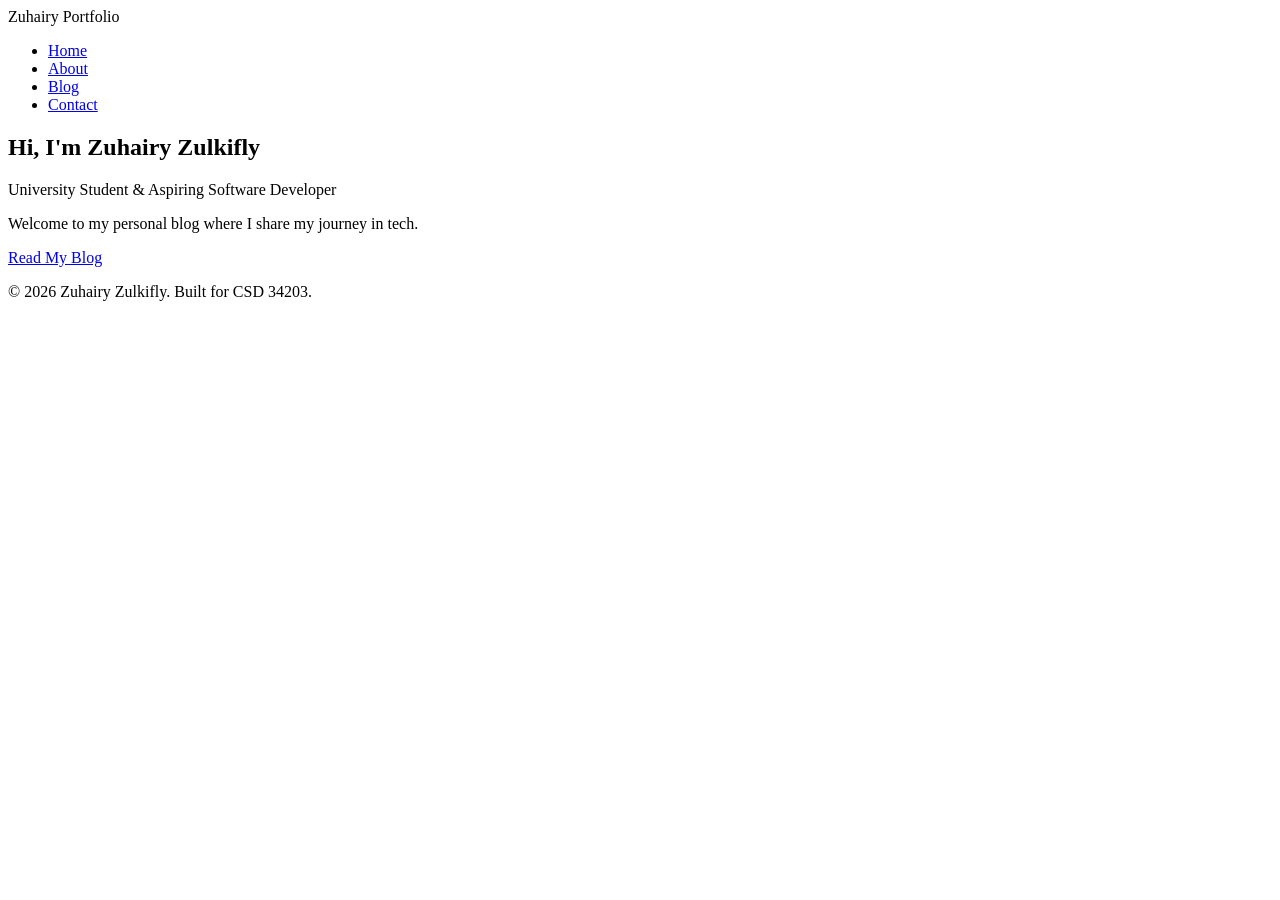
==== index.html @ e19c4071 "Feature: Setup navigation and basic layout for all pages" ====
<!DOCTYPE html>
<html lang="en">
<head>
    <meta charset="UTF-8">
    <meta name="viewport" content="width=device-width, initial-scale=1.0">
    <title>Zuhairy Zulkifly | Portfolio</title>
    <link rel="stylesheet" href="style.css">
</head>
<body>
    <header>
        <nav>
            <div class="logo">Zuhairy Portfolio</div>
            <ul>
                <li><a href="index.html" class="active">Home</a></li>
                <li><a href="about.html">About</a></li>
                <li><a href="blog.html">Blog</a></li>
                <li><a href="contact.html">Contact</a></li>
            </ul>
        </nav>
    </header>

    <section class="hero">
        <div class="hero-content">
            <h1>Hi, I'm Zuhairy Zulkifly</h1>
            <p>University Student & Aspiring Software Developer</p>
            <p>Welcome to my personal blog where I share my journey in tech.</p>
            <a href="blog.html" class="btn">Read My Blog</a>
        </div>
    </section>

    <footer>
        <p>&copy; 2026 Zuhairy Zulkifly. Built for CSD 34203.</p>
    </footer>
</body>
</html>
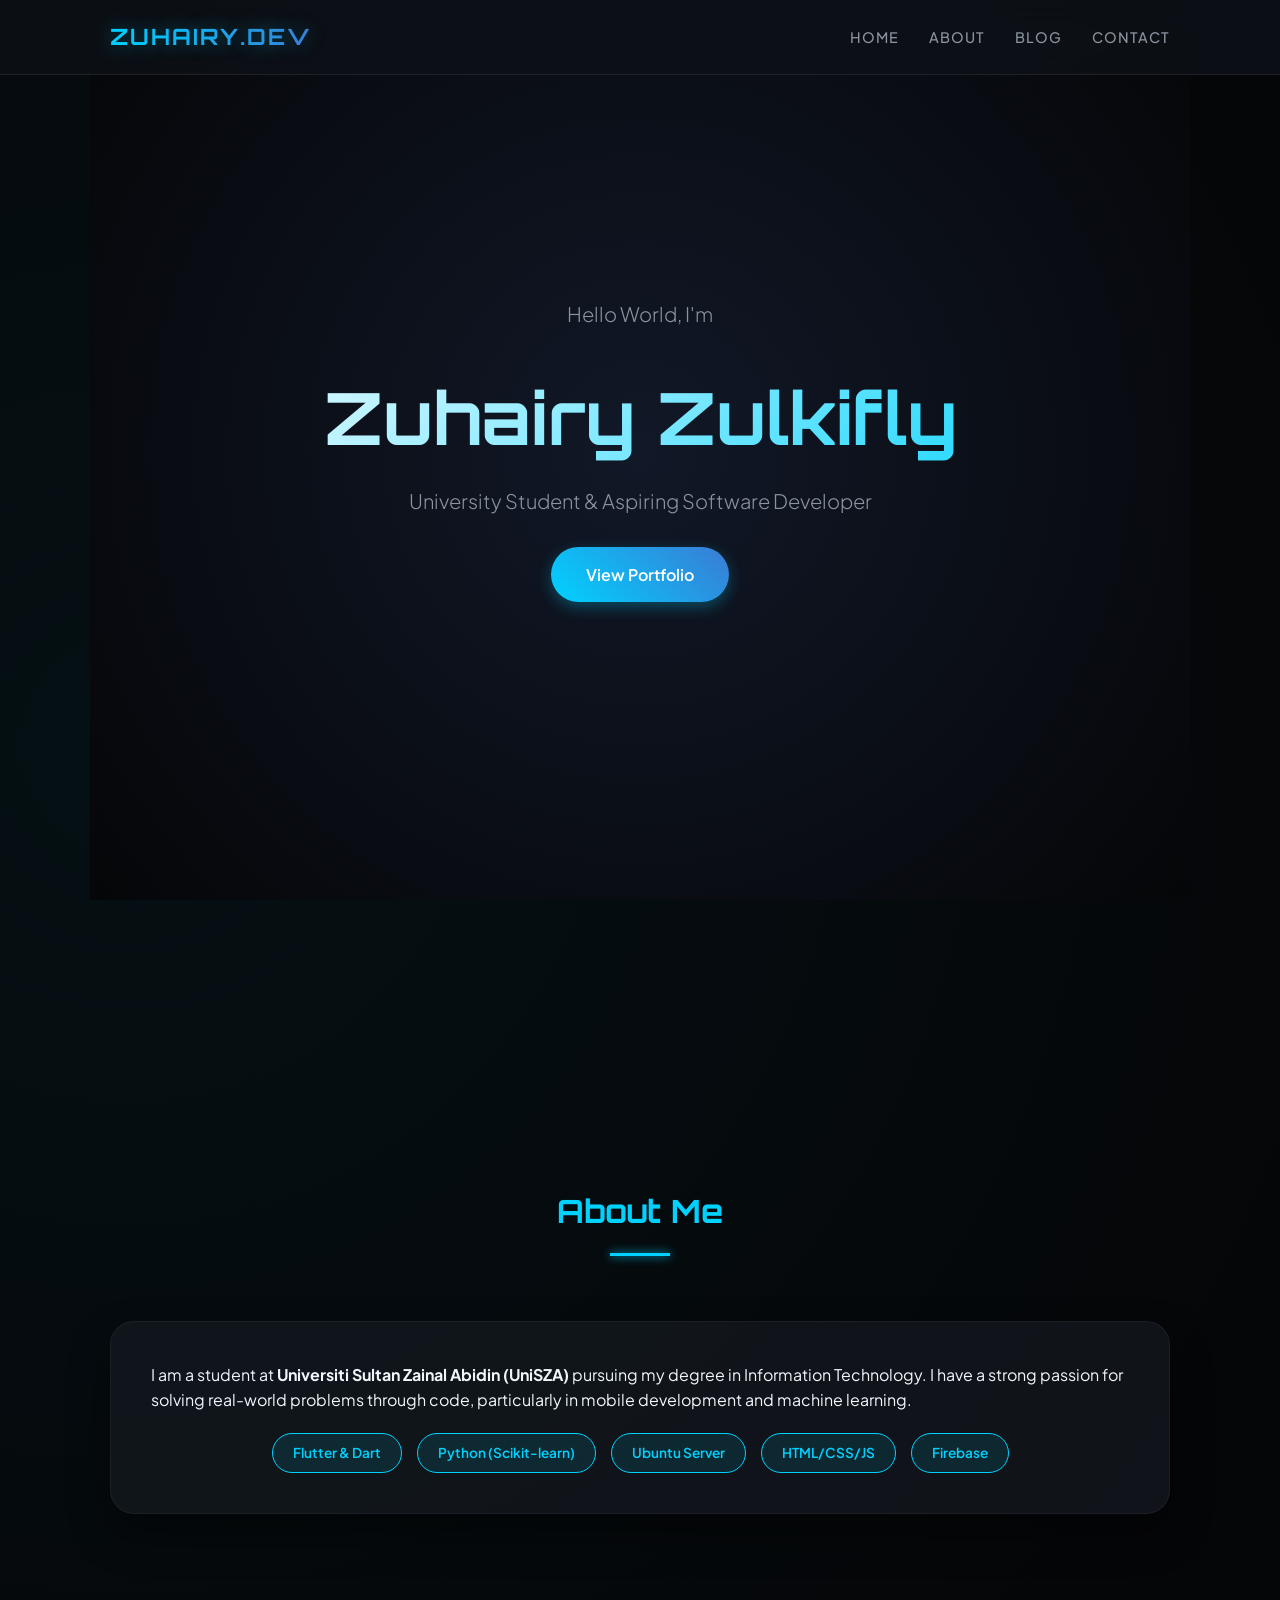
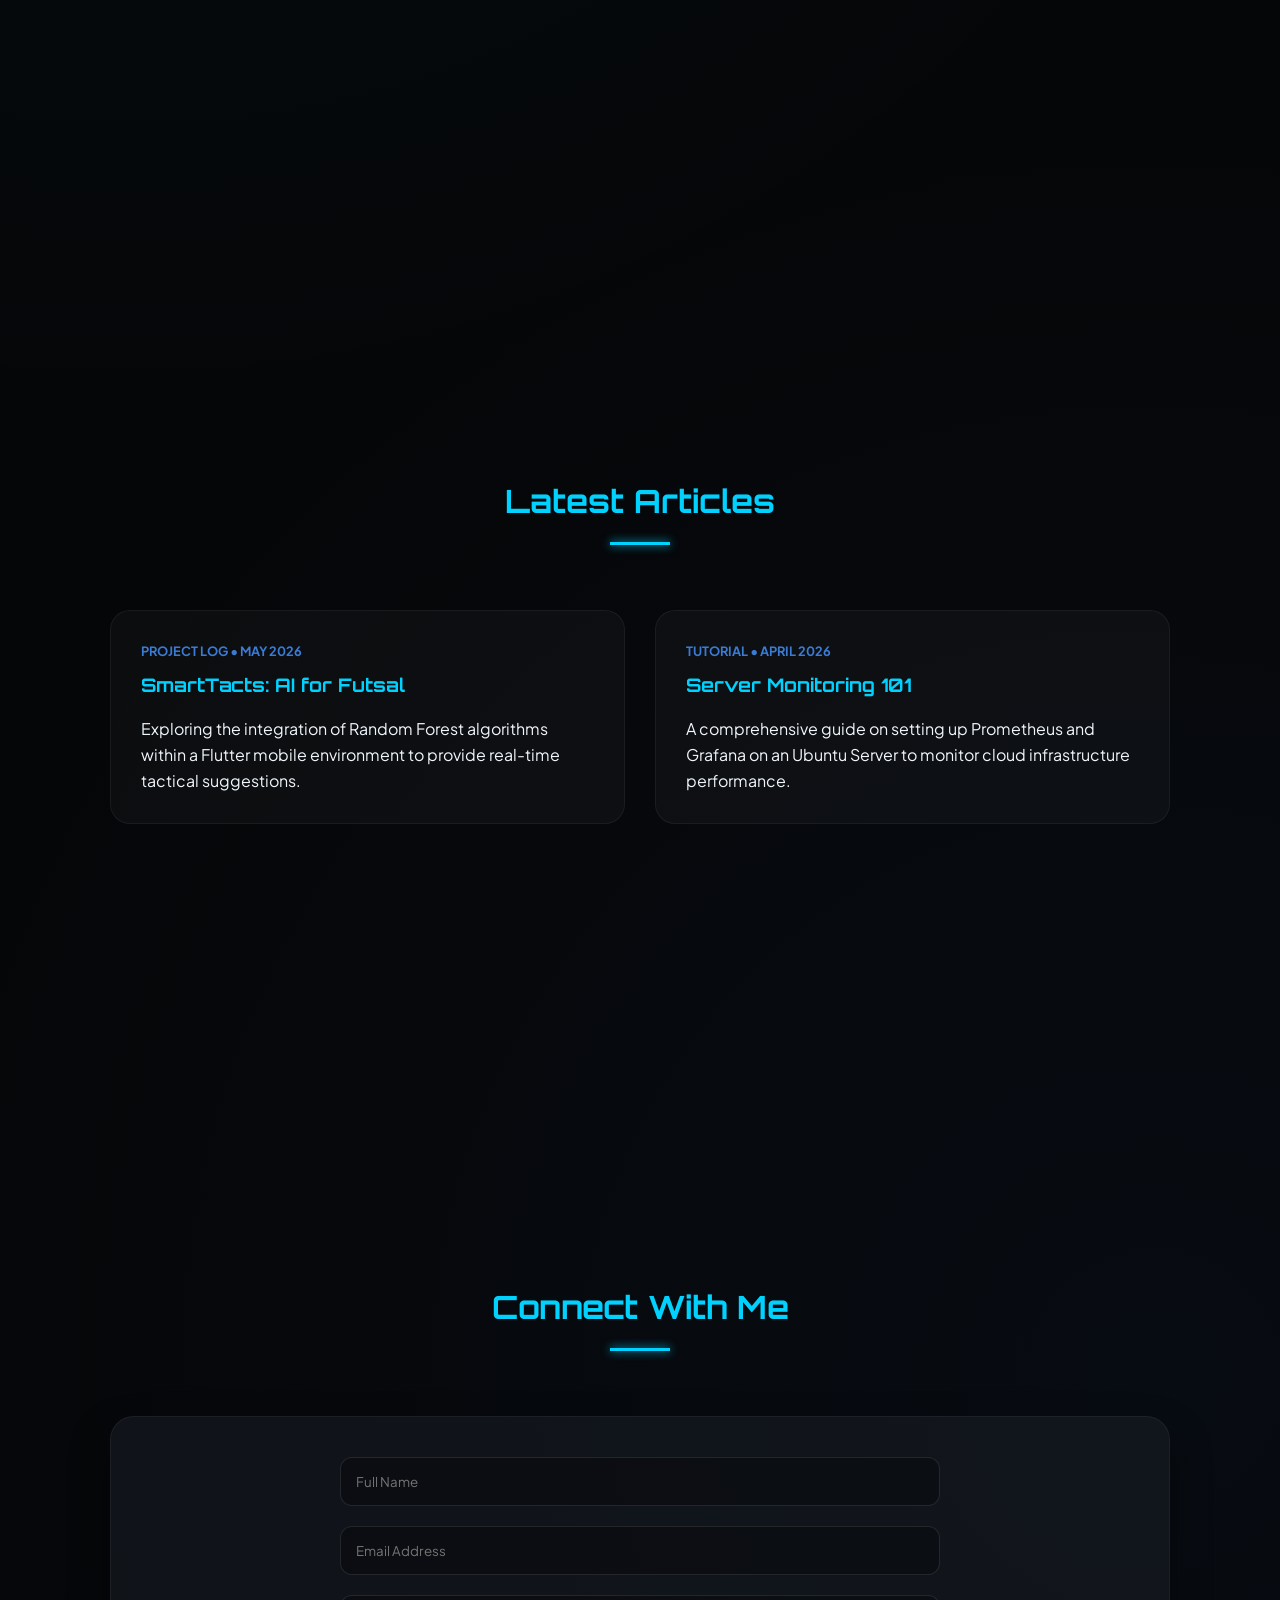
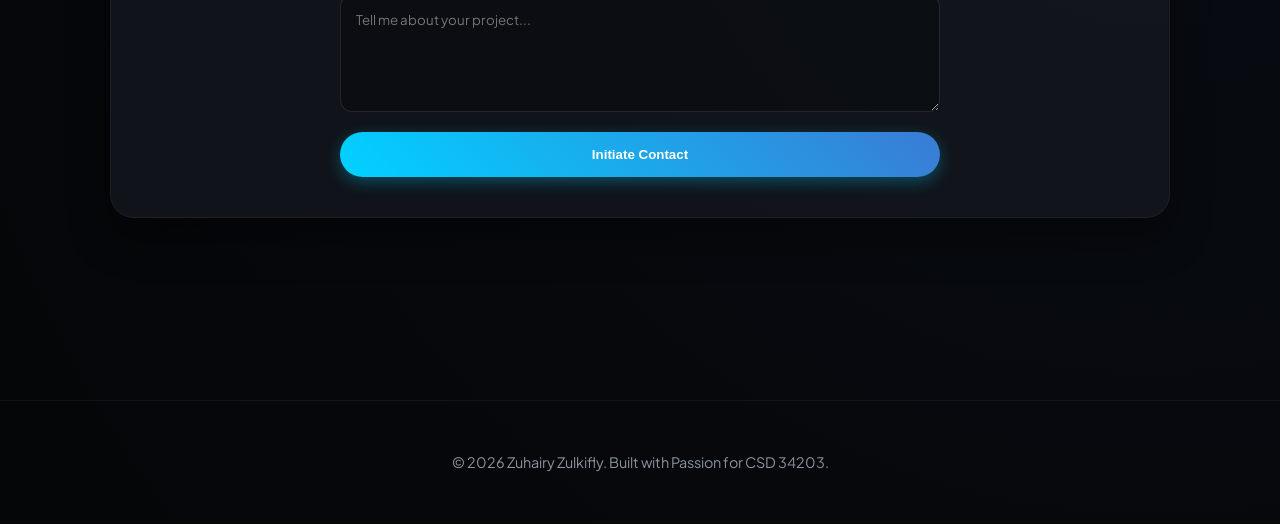
==== commit d686d997: "Cleanup: Removed redundant HTML files after migrating to Single Page layout" ====
--- a/index.html
+++ b/index.html
@@ -9,27 +9,76 @@
 <body>
     <header>
         <nav>
-            <div class="logo">Zuhairy Portfolio</div>
+            <div class="logo">ZUHAIRY.DEV</div>
             <ul>
-                <li><a href="index.html" class="active">Home</a></li>
-                <li><a href="about.html">About</a></li>
-                <li><a href="blog.html">Blog</a></li>
-                <li><a href="contact.html">Contact</a></li>
+                <li><a href="#home">Home</a></li>
+                <li><a href="#about">About</a></li>
+                <li><a href="#blog">Blog</a></li>
+                <li><a href="#contact">Contact</a></li>
             </ul>
         </nav>
     </header>
 
-    <section class="hero">
-        <div class="hero-content">
-            <h1>Hi, I'm Zuhairy Zulkifly</h1>
-            <p>University Student & Aspiring Software Developer</p>
-            <p>Welcome to my personal blog where I share my journey in tech.</p>
-            <a href="blog.html" class="btn">Read My Blog</a>
-        </div>
-    </section>
+    <main>
+        <!-- HOME SECTION -->
+        <section id="home" class="hero">
+            <div class="hero-content">
+                <p>Hello World, I'm</p>
+                <h1>Zuhairy Zulkifly</h1>
+                <p>University Student & Aspiring Software Developer</p>
+                <a href="#about" class="btn">View Portfolio</a>
+            </div>
+        </section>
+
+        <!-- ABOUT SECTION -->
+        <section id="about">
+            <h2 class="section-title">About Me</h2>
+            <div class="glass-card">
+                <p>I am a student at <strong>Universiti Sultan Zainal Abidin (UniSZA)</strong> pursuing my degree in Information Technology. I have a strong passion for solving real-world problems through code, particularly in mobile development and machine learning.</p>
+                
+                <div class="skills-container">
+                    <span class="skill-badge">Flutter & Dart</span>
+                    <span class="skill-badge">Python (Scikit-learn)</span>
+                    <span class="skill-badge">Ubuntu Server</span>
+                    <span class="skill-badge">HTML/CSS/JS</span>
+                    <span class="skill-badge">Firebase</span>
+                </div>
+            </div>
+        </section>
+
+        <!-- BLOG SECTION -->
+        <section id="blog">
+            <h2 class="section-title">Latest Articles</h2>
+            <div class="blog-grid">
+                <div class="blog-card">
+                    <span class="meta">PROJECT LOG • MAY 2026</span>
+                    <h3>SmartTacts: AI for Futsal</h3>
+                    <p>Exploring the integration of Random Forest algorithms within a Flutter mobile environment to provide real-time tactical suggestions.</p>
+                </div>
+                <div class="blog-card">
+                    <span class="meta">TUTORIAL • APRIL 2026</span>
+                    <h3>Server Monitoring 101</h3>
+                    <p>A comprehensive guide on setting up Prometheus and Grafana on an Ubuntu Server to monitor cloud infrastructure performance.</p>
+                </div>
+            </div>
+        </section>
+
+        <!-- CONTACT SECTION -->
+        <section id="contact">
+            <h2 class="section-title">Connect With Me</h2>
+            <div class="glass-card">
+                <form class="contact-form">
+                    <input type="text" placeholder="Full Name" required>
+                    <input type="email" placeholder="Email Address" required>
+                    <textarea placeholder="Tell me about your project..." rows="5" required></textarea>
+                    <button type="button" class="btn" style="border:none; cursor:pointer; width:100%;">Initiate Contact</button>
+                </form>
+            </div>
+        </section>
+    </main>
 
     <footer>
-        <p>&copy; 2026 Zuhairy Zulkifly. Built for CSD 34203.</p>
+        <p>&copy; 2026 Zuhairy Zulkifly. Built with Passion for CSD 34203.</p>
     </footer>
 </body>
 </html>
--- a/style.css
+++ b/style.css
@@ -0,0 +1,254 @@
+@import url('https://fonts.googleapis.com/css2?family=Orbitron:wght@400;700&family=Plus+Jakarta+Sans:wght@300;400;600&display=swap');
+
+:root {
+    --primary: #00d2ff;
+    --secondary: #3a7bd5;
+    --bg-dark: #050608;
+    --card-bg: rgba(22, 27, 34, 0.7);
+    --text-main: #f0f6fc;
+    --text-dim: #8b949e;
+    --accent-glow: rgba(0, 210, 255, 0.4);
+}
+
+html {
+    scroll-behavior: smooth;
+}
+
+* {
+    margin: 0;
+    padding: 0;
+    box-sizing: border-box;
+}
+
+body {
+    font-family: 'Plus Jakarta Sans', sans-serif;
+    background-color: var(--bg-dark);
+    color: var(--text-main);
+    line-height: 1.6;
+    overflow-x: hidden;
+    background-image: 
+        radial-gradient(circle at 10% 20%, rgba(0, 210, 255, 0.05) 0%, transparent 40%),
+        radial-gradient(circle at 90% 80%, rgba(58, 123, 213, 0.05) 0%, transparent 40%);
+}
+
+header {
+    background: rgba(13, 17, 23, 0.85);
+    backdrop-filter: blur(15px);
+    -webkit-backdrop-filter: blur(15px);
+    border-bottom: 1px solid rgba(255, 255, 255, 0.08);
+    padding: 1.2rem 0;
+    position: fixed;
+    width: 100%;
+    top: 0;
+    z-index: 1000;
+}
+
+nav {
+    display: flex;
+    justify-content: space-between;
+    align-items: center;
+    max-width: 1100px;
+    margin: auto;
+    padding: 0 20px;
+}
+
+.logo {
+    font-family: 'Orbitron', sans-serif;
+    font-size: 1.4rem;
+    font-weight: 700;
+    letter-spacing: 2px;
+    background: linear-gradient(to right, var(--primary), var(--secondary));
+    -webkit-background-clip: text;
+    -webkit-text-fill-color: transparent;
+    text-shadow: 0 0 20px var(--accent-glow);
+}
+
+nav ul {
+    display: flex;
+    list-style: none;
+    gap: 30px;
+}
+
+nav ul li a {
+    color: var(--text-dim);
+    text-decoration: none;
+    font-weight: 500;
+    font-size: 0.9rem;
+    transition: 0.3s ease;
+    text-transform: uppercase;
+    letter-spacing: 1px;
+}
+
+nav ul li a:hover {
+    color: var(--primary);
+    text-shadow: 0 0 10px var(--accent-glow);
+}
+
+/* Section Common */
+section {
+    padding: 120px 20px;
+    max-width: 1100px;
+    margin: auto;
+    min-height: 100vh;
+    display: flex;
+    flex-direction: column;
+    justify-content: center;
+}
+
+.section-title {
+    font-family: 'Orbitron', sans-serif;
+    font-size: 2rem;
+    color: var(--primary);
+    margin-bottom: 50px;
+    text-align: center;
+    position: relative;
+}
+
+.section-title::after {
+    content: '';
+    display: block;
+    width: 60px;
+    height: 3px;
+    background: var(--primary);
+    margin: 15px auto;
+    box-shadow: 0 0 10px var(--primary);
+}
+
+/* Hero Section */
+.hero {
+    text-align: center;
+    background: radial-gradient(circle at center, #111827 0%, var(--bg-dark) 100%);
+}
+
+.hero h1 {
+    font-family: 'Orbitron', sans-serif;
+    font-size: 4.5rem;
+    margin-bottom: 10px;
+    background: linear-gradient(135deg, #fff 0%, var(--primary) 100%);
+    -webkit-background-clip: text;
+    -webkit-text-fill-color: transparent;
+}
+
+.hero p {
+    font-size: 1.25rem;
+    color: var(--text-dim);
+    margin-bottom: 30px;
+    font-weight: 300;
+}
+
+.btn {
+    display: inline-block;
+    padding: 15px 35px;
+    background: linear-gradient(45deg, var(--primary), var(--secondary));
+    color: white;
+    text-decoration: none;
+    border-radius: 50px;
+    font-weight: 600;
+    transition: 0.4s;
+    box-shadow: 0 5px 15px rgba(0, 210, 255, 0.3);
+}
+
+.btn:hover {
+    transform: translateY(-5px);
+    box-shadow: 0 10px 25px rgba(0, 210, 255, 0.5);
+}
+
+/* Cards & Content */
+.glass-card {
+    background: var(--card-bg);
+    border: 1px solid rgba(255, 255, 255, 0.05);
+    border-radius: 24px;
+    padding: 40px;
+    box-shadow: 0 20px 40px rgba(0, 0, 0, 0.4);
+    transition: 0.3s;
+}
+
+.skills-container {
+    display: flex;
+    flex-wrap: wrap;
+    gap: 15px;
+    justify-content: center;
+    margin-top: 20px;
+}
+
+.skill-badge {
+    background: rgba(0, 210, 255, 0.1);
+    border: 1px solid var(--primary);
+    color: var(--primary);
+    padding: 8px 20px;
+    border-radius: 50px;
+    font-size: 0.85rem;
+    font-weight: 600;
+}
+
+.blog-grid {
+    display: grid;
+    grid-template-columns: repeat(auto-fit, minmax(300px, 1fr));
+    gap: 30px;
+}
+
+.blog-card {
+    background: rgba(255, 255, 255, 0.03);
+    border: 1px solid rgba(255, 255, 255, 0.05);
+    border-radius: 20px;
+    padding: 30px;
+    transition: 0.3s ease;
+}
+
+.blog-card:hover {
+    background: rgba(255, 255, 255, 0.05);
+    transform: translateY(-10px);
+    border-color: var(--primary);
+}
+
+.blog-card h3 {
+    font-family: 'Orbitron', sans-serif;
+    color: var(--primary);
+    margin-bottom: 15px;
+}
+
+.blog-card .meta {
+    font-size: 0.8rem;
+    color: var(--secondary);
+    margin-bottom: 10px;
+    display: block;
+    font-weight: bold;
+}
+
+/* Form Styles */
+.contact-form {
+    display: grid;
+    gap: 20px;
+    max-width: 600px;
+    margin: auto;
+}
+
+.contact-form input, .contact-form textarea {
+    width: 100%;
+    padding: 15px;
+    background: rgba(0, 0, 0, 0.3);
+    border: 1px solid rgba(255, 255, 255, 0.1);
+    border-radius: 12px;
+    color: white;
+    font-family: inherit;
+    transition: 0.3s;
+}
+
+.contact-form input:focus, .contact-form textarea:focus {
+    outline: none;
+    border-color: var(--primary);
+    box-shadow: 0 0 10px var(--accent-glow);
+}
+
+footer {
+    padding: 50px 20px;
+    text-align: center;
+    border-top: 1px solid rgba(255, 255, 255, 0.05);
+    color: var(--text-dim);
+    font-size: 0.9rem;
+}
+
+@media (max-width: 768px) {
+    .hero h1 { font-size: 2.8rem; }
+    nav ul { display: none; } /* Simplified for demo */
+}
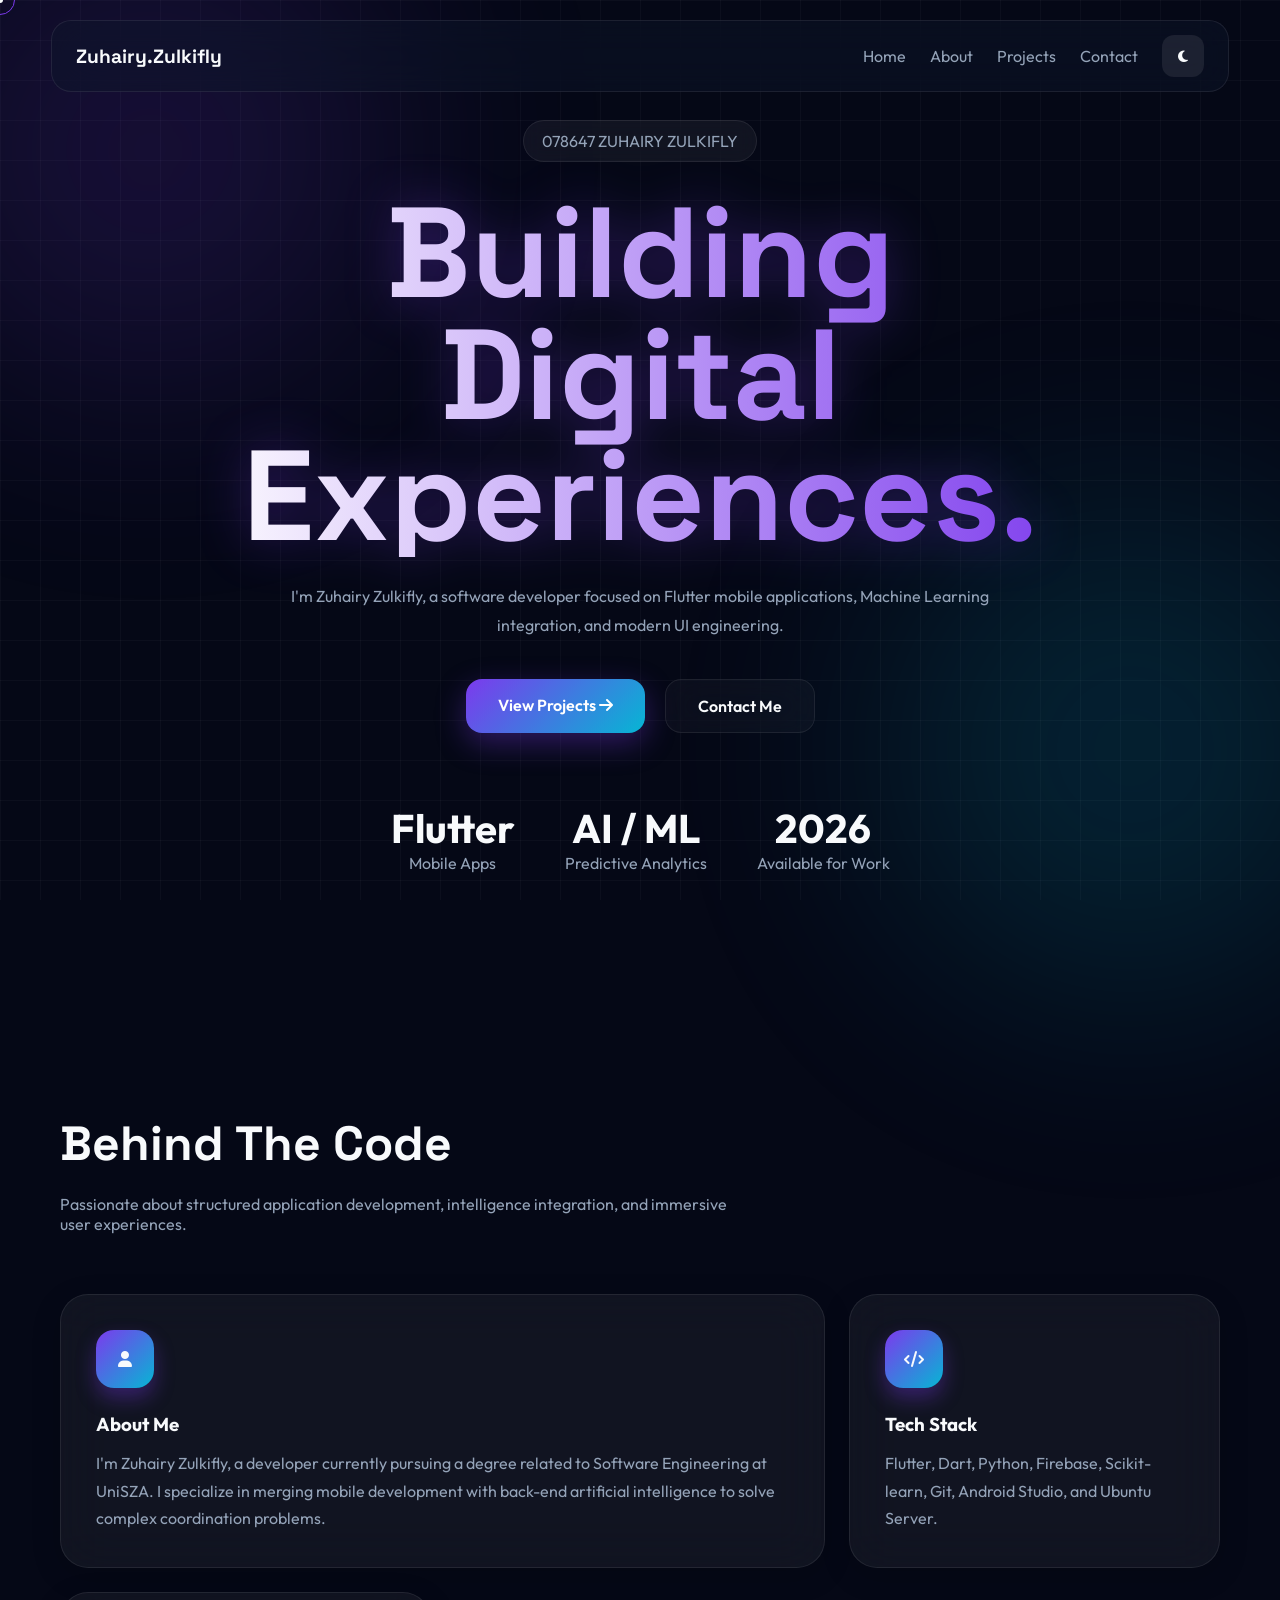
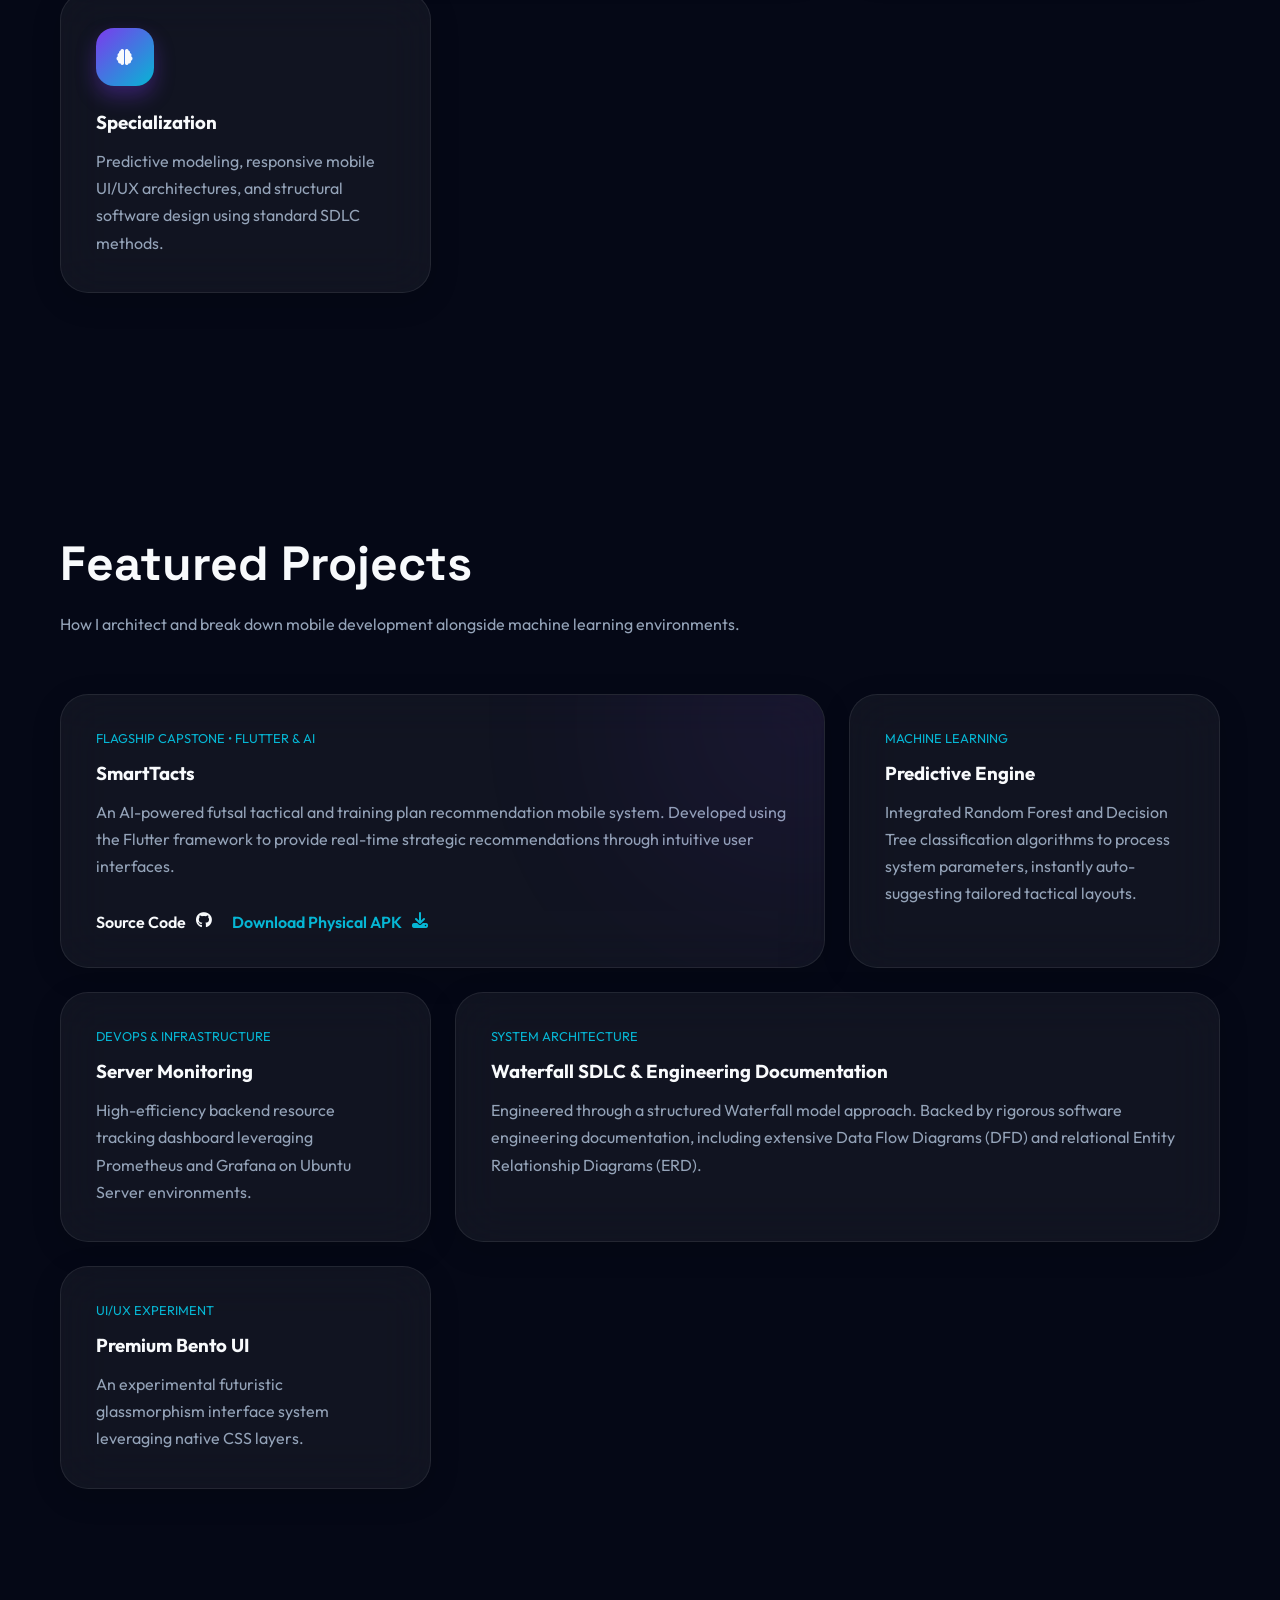
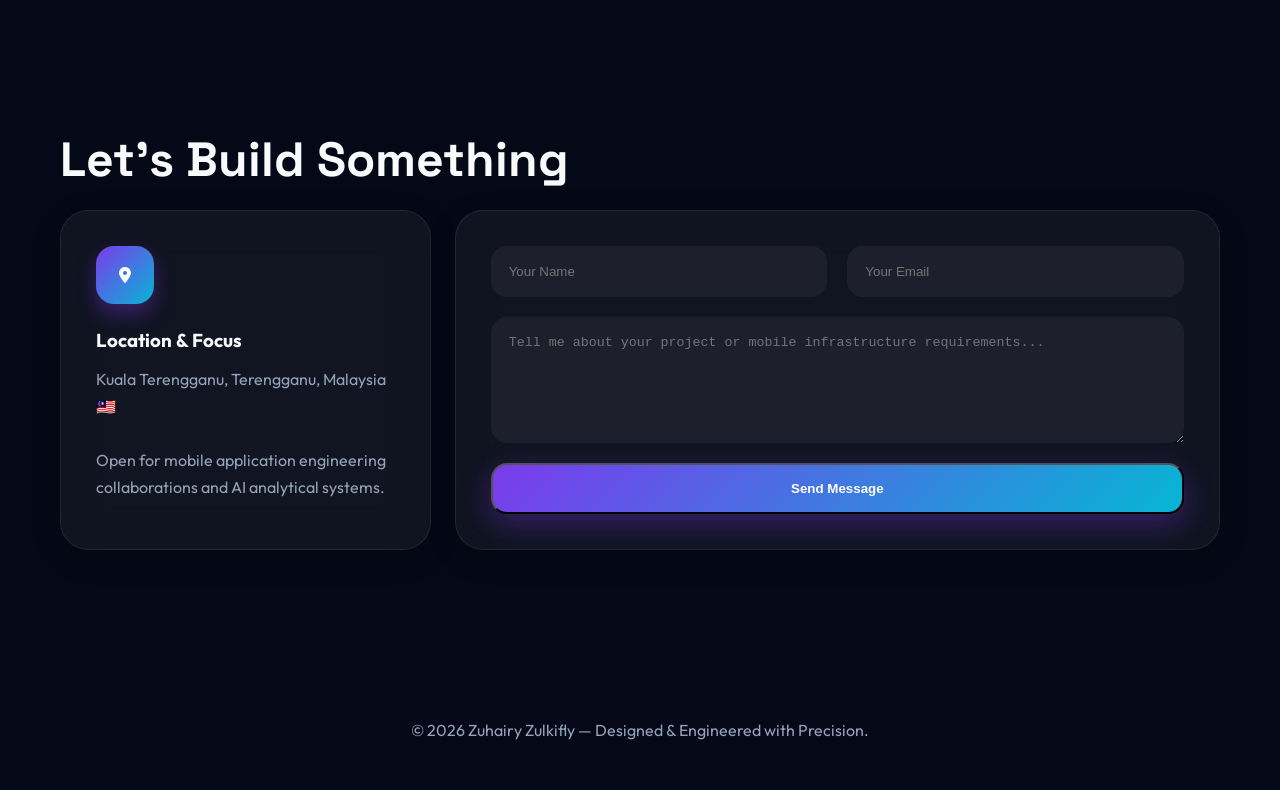
==== commit 5e537b68: "ui and ux improvement" ====
--- a/index.html
+++ b/index.html
@@ -1,84 +1,326 @@
 <!DOCTYPE html>
 <html lang="en">
 <head>
-    <meta charset="UTF-8">
-    <meta name="viewport" content="width=device-width, initial-scale=1.0">
-    <title>Zuhairy Zulkifly | Portfolio</title>
-    <link rel="stylesheet" href="style.css">
+    <meta charset="UTF-8"/>
+    <meta name="viewport" content="width=device-width, initial-scale=1.0"/>
+    <title>Zuhairy Zulkifly | Premium Portfolio</title>
+
+    <link rel="stylesheet" href="https://unpkg.com/aos@next/dist/aos.css"/>
+
+    <link rel="stylesheet" href="https://cdnjs.cloudflare.com/ajax/libs/font-awesome/6.5.2/css/all.min.css"/>
+
+    <link rel="stylesheet" href="style.css"/>
 </head>
+
 <body>
+
+    <div class="bg-grid"></div>
+    <div class="blur-orb orb1"></div>
+    <div class="blur-orb orb2"></div>
+
+    <div class="cursor-dot"></div>
+    <div class="cursor-outline"></div>
+
     <header>
         <nav>
-            <div class="logo">ZUHAIRY.DEV</div>
+            <div class="logo">
+                Zuhairy<b>.Zulkifly</b>
+            </div>
             <ul>
                 <li><a href="#home">Home</a></li>
                 <li><a href="#about">About</a></li>
-                <li><a href="#blog">Blog</a></li>
+                <li><a href="#projects">Projects</a></li>
                 <li><a href="#contact">Contact</a></li>
+                <li>
+                    <button id="theme-toggle" class="theme-btn">
+                        <i class="fa-solid fa-moon"></i>
+                    </button>
+                </li>
             </ul>
         </nav>
     </header>
 
-    <main>
-        <!-- HOME SECTION -->
-        <section id="home" class="hero">
-            <div class="hero-content">
-                <p>Hello World, I'm</p>
-                <h1>Zuhairy Zulkifly</h1>
-                <p>University Student & Aspiring Software Developer</p>
-                <a href="#about" class="btn">View Portfolio</a>
-            </div>
-        </section>
-
-        <!-- ABOUT SECTION -->
-        <section id="about">
-            <h2 class="section-title">About Me</h2>
-            <div class="glass-card">
-                <p>I am a student at <strong>Universiti Sultan Zainal Abidin (UniSZA)</strong> pursuing my degree in Information Technology. I have a strong passion for solving real-world problems through code, particularly in mobile development and machine learning.</p>
-                
-                <div class="skills-container">
-                    <span class="skill-badge">Flutter & Dart</span>
-                    <span class="skill-badge">Python (Scikit-learn)</span>
-                    <span class="skill-badge">Ubuntu Server</span>
-                    <span class="skill-badge">HTML/CSS/JS</span>
-                    <span class="skill-badge">Firebase</span>
-                </div>
-            </div>
-        </section>
-
-        <!-- BLOG SECTION -->
-        <section id="blog">
-            <h2 class="section-title">Latest Articles</h2>
-            <div class="blog-grid">
-                <div class="blog-card">
-                    <span class="meta">PROJECT LOG • MAY 2026</span>
-                    <h3>SmartTacts: AI for Futsal</h3>
-                    <p>Exploring the integration of Random Forest algorithms within a Flutter mobile environment to provide real-time tactical suggestions.</p>
-                </div>
-                <div class="blog-card">
-                    <span class="meta">TUTORIAL • APRIL 2026</span>
-                    <h3>Server Monitoring 101</h3>
-                    <p>A comprehensive guide on setting up Prometheus and Grafana on an Ubuntu Server to monitor cloud infrastructure performance.</p>
-                </div>
-            </div>
-        </section>
-
-        <!-- CONTACT SECTION -->
-        <section id="contact">
-            <h2 class="section-title">Connect With Me</h2>
-            <div class="glass-card">
+    <section class="hero" id="home">
+        <div class="hero-content" data-aos="zoom-in">
+            <div class="tag">
+                078647 ZUHAIRY ZULKIFLY
+            </div>
+            <h1 class="gradient-text">
+                Building Digital<br>
+                Experiences.
+            </h1>
+            <p class="hero-desc">
+                I'm Zuhairy Zulkifly, a software developer focused on Flutter mobile applications, Machine Learning integration, and modern UI engineering.
+            </p>
+
+            <div class="hero-buttons">
+                <a href="#projects" class="btn btn-primary">
+                    View Projects <i class="fa-solid fa-arrow-right"></i>
+                </a>
+                <a href="#contact" class="btn btn-secondary">
+                    Contact Me
+                </a>
+            </div>
+
+            <div class="stats">
+                <div class="stat">
+                    <h2>Flutter</h2>
+                    <p>Mobile Apps</p>
+                </div>
+                <div class="stat">
+                    <h2>AI / ML</h2>
+                    <p>Predictive Analytics</p>
+                </div>
+                <div class="stat">
+                    <h2>2026</h2>
+                    <p>Available for Work</p>
+                </div>
+            </div>
+        </div>
+    </section>
+
+    <section id="about">
+        <h2 class="section-title" data-aos="fade-right">
+            Behind The Code
+        </h2>
+        <p class="section-sub" data-aos="fade-right">
+            Passionate about structured application development, intelligence integration, and immersive user experiences.
+        </p>
+
+        <div class="bento-grid">
+            <div class="card large" data-aos="fade-up">
+                <div class="card-icon">
+                    <i class="fa-solid fa-user"></i>
+                </div>
+                <h3>About Me</h3>
+                <p>
+                    I'm Zuhairy Zulkifly, a developer currently pursuing a degree related to Software Engineering at UniSZA. I specialize in merging mobile development with back-end artificial intelligence to solve complex coordination problems.
+                </p>
+            </div>
+
+            <div class="card" data-aos="fade-up" data-aos-delay="100">
+                <div class="card-icon">
+                    <i class="fa-solid fa-code"></i>
+                </div>
+                <h3>Tech Stack</h3>
+                <p>
+                    Flutter, Dart, Python, Firebase, Scikit-learn, Git, Android Studio, and Ubuntu Server.
+                </p>
+            </div>
+
+            <div class="card" data-aos="fade-up" data-aos-delay="200">
+                <div class="card-icon">
+                    <i class="fa-solid fa-brain"></i>
+                </div>
+                <h3>Specialization</h3>
+                <p>
+                    Predictive modeling, responsive mobile UI/UX architectures, and structural software design using standard SDLC methods.
+                </p>
+            </div>
+        </div>
+    </section>
+
+    <section id="projects">
+        <h2 class="section-title" data-aos="fade-right">
+            Featured Projects
+        </h2>
+        <p class="section-sub" data-aos="fade-right">
+            How I architect and break down mobile development alongside machine learning environments.
+        </p>
+
+        <div class="bento-grid">
+            <div class="card large project-card" data-aos="fade-up">
+                <div class="project-glow"></div>
+                <span class="meta">FLAGSHIP CAPSTONE • FLUTTER & AI</span>
+                <h3>SmartTacts</h3>
+                <p>
+                    An AI-powered futsal tactical and training plan recommendation mobile system. Developed using the Flutter framework to provide real-time strategic recommendations through intuitive user interfaces.
+                </p>
+                <div class="project-links">
+                    <a href="#" class="read-more">
+                        Source Code <i class="fa-brands fa-github"></i>
+                    </a>
+                   <a href="https://github.com/Zuhairy-Zulkifly/smarttacts/releases/download/V1.0/app-release.apk" 
+   class="read-more download-btn" 
+   target="_blank" 
+   rel="noopener noreferrer">
+   Download Physical APK <i class="fa-solid fa-download"></i>
+</a>
+                </div>
+            </div>
+
+            <div class="card" data-aos="fade-up" data-aos-delay="100">
+                <span class="meta">MACHINE LEARNING</span>
+                <h3>Predictive Engine</h3>
+                <p>
+                    Integrated Random Forest and Decision Tree classification algorithms to process system parameters, instantly auto-suggesting tailored tactical layouts.
+                </p>
+            </div>
+
+            <div class="card" data-aos="fade-up" data-aos-delay="200">
+                <span class="meta">DEVOPS & INFRASTRUCTURE</span>
+                <h3>Server Monitoring</h3>
+                <p>
+                    High-efficiency backend resource tracking dashboard leveraging Prometheus and Grafana on Ubuntu Server environments.
+                </p>
+            </div>
+
+            <div class="card large" data-aos="fade-up" data-aos-delay="300">
+                <span class="meta">SYSTEM ARCHITECTURE</span>
+                <h3>Waterfall SDLC & Engineering Documentation</h3>
+                <p>
+                    Engineered through a structured Waterfall model approach. Backed by rigorous software engineering documentation, including extensive Data Flow Diagrams (DFD) and relational Entity Relationship Diagrams (ERD).
+                </p>
+            </div>
+
+            <div class="card" data-aos="fade-up" data-aos-delay="400">
+                <span class="meta">UI/UX EXPERIMENT</span>
+                <h3>Premium Bento UI</h3>
+                <p>
+                    An experimental futuristic glassmorphism interface system leveraging native CSS layers.
+                </p>
+            </div>
+        </div>
+    </section>
+
+    <section id="contact">
+        <h2 class="section-title" data-aos="fade-right">
+            Let's Build Something
+        </h2>
+
+        <div class="bento-grid">
+            <div class="card" data-aos="fade-right">
+                <div class="card-icon">
+                    <i class="fa-solid fa-location-dot"></i>
+                </div>
+                <h3>Location & Focus</h3>
+                <p>
+                    Kuala Terengganu, Terengganu, Malaysia 🇲🇾<br><br>
+                    Open for mobile application engineering collaborations and AI analytical systems.
+                </p>
+            </div>
+
+            <div class="card large" data-aos="fade-left">
                 <form class="contact-form">
-                    <input type="text" placeholder="Full Name" required>
-                    <input type="email" placeholder="Email Address" required>
-                    <textarea placeholder="Tell me about your project..." rows="5" required></textarea>
-                    <button type="button" class="btn" style="border:none; cursor:pointer; width:100%;">Initiate Contact</button>
+                    <div class="form-row">
+                        <input type="text" placeholder="Your Name" required>
+                        <input type="email" placeholder="Your Email" required>
+                    </div>
+                    <textarea rows="6" placeholder="Tell me about your project or mobile infrastructure requirements..."></textarea>
+                    <button class="btn btn-primary" type="submit">
+                        Send Message
+                    </button>
                 </form>
             </div>
-        </section>
-    </main>
+        </div>
+    </section>
 
     <footer>
-        <p>&copy; 2026 Zuhairy Zulkifly. Built with Passion for CSD 34203.</p>
+        <p>
+            © 2026 Zuhairy Zulkifly — Designed & Engineered with Precision.
+        </p>
     </footer>
+
+    <script src="https://unpkg.com/aos@next/dist/aos.js"></script>
+
+    <script>
+        // ===============================
+        // AOS INITIALIZATION
+        // ===============================
+        AOS.init({
+            duration: 1000,
+            once: true
+        });
+
+        // ===============================
+        // THEME TOGGLE
+        // ===============================
+        const toggleBtn = document.getElementById("theme-toggle");
+        const body = document.body;
+
+        toggleBtn.addEventListener("click", () => {
+            if (body.getAttribute("data-theme") === "light") {
+                body.removeAttribute("data-theme");
+                toggleBtn.innerHTML = '<i class="fa-solid fa-moon"></i>';
+            } else {
+                body.setAttribute("data-theme", "light");
+                toggleBtn.innerHTML = '<i class="fa-solid fa-sun"></i>';
+            }
+        });
+
+        // ===============================
+        // PREMIUM LERP CURSOR
+        // ===============================
+        const dot = document.querySelector(".cursor-dot");
+        const outline = document.querySelector(".cursor-outline");
+
+        let mouseX = 0;
+        let mouseY = 0;
+        let outlineX = 0;
+        let outlineY = 0;
+
+        window.addEventListener("mousemove", (e) => {
+            mouseX = e.clientX;
+            mouseY = e.clientY;
+            dot.style.left = mouseX + "px";
+            dot.style.top = mouseY + "px";
+        });
+
+        function animateCursor() {
+            outlineX += (mouseX - outlineX) * 0.08;
+            outlineY += (mouseY - outlineY) * 0.08;
+            outline.style.left = outlineX + "px";
+            outline.style.top = outlineY + "px";
+            requestAnimationFrame(animateCursor);
+        }
+        animateCursor();
+
+        // ===============================
+        // HOVER INTERACTIONS
+        // ===============================
+        const hoverTargets = document.querySelectorAll("a, button, .card, input, textarea");
+        hoverTargets.forEach((item) => {
+            item.addEventListener("mouseenter", () => {
+                outline.classList.add("cursor-hover");
+                dot.style.transform = "translate(-50%, -50%) scale(2.5)";
+            });
+            item.addEventListener("mouseleave", () => {
+                outline.classList.remove("cursor-hover");
+                dot.style.transform = "translate(-50%, -50%) scale(1)";
+            });
+        });
+
+        // ===============================
+        // MAGNETIC PHYSICS EFFECT
+        // ===============================
+        const magneticItems = document.querySelectorAll(".btn, .card");
+        magneticItems.forEach((item) => {
+            item.addEventListener("mousemove", (e) => {
+                const rect = item.getBoundingClientRect();
+                const x = e.clientX - rect.left;
+                const y = e.clientY - rect.top;
+                const moveX = (x - rect.width / 2) / 12;
+                const moveY = (y - rect.height / 2) / 12;
+
+                item.style.transform = `translate(${moveX}px, ${moveY}px)`;
+                item.style.setProperty("--x", `${x}px`);
+                item.style.setProperty("--y", `${y}px`);
+            });
+
+            item.addEventListener("mouseleave", () => {
+                item.style.transform = "translate(0px, 0px)";
+            });
+        });
+
+        // ===============================
+        // HERO PARALLAX
+        // ===============================
+        const hero = document.querySelector(".hero-content");
+        window.addEventListener("mousemove", (e) => {
+            const x = (window.innerWidth / 2 - e.pageX) / 40;
+            const y = (window.innerHeight / 2 - e.pageY) / 40;
+            hero.style.transform = `translate(${x}px, ${y}px)`;
+        });
+    </script>
 </body>
 </html>
--- a/style.css
+++ b/style.css
@@ -1,254 +1,922 @@
-@import url('https://fonts.googleapis.com/css2?family=Orbitron:wght@400;700&family=Plus+Jakarta+Sans:wght@300;400;600&display=swap');
-
-:root {
-    --primary: #00d2ff;
-    --secondary: #3a7bd5;
-    --bg-dark: #050608;
-    --card-bg: rgba(22, 27, 34, 0.7);
-    --text-main: #f0f6fc;
-    --text-dim: #8b949e;
-    --accent-glow: rgba(0, 210, 255, 0.4);
-}
-
-html {
-    scroll-behavior: smooth;
-}
-
-* {
-    margin: 0;
-    padding: 0;
-    box-sizing: border-box;
-}
-
-body {
-    font-family: 'Plus Jakarta Sans', sans-serif;
-    background-color: var(--bg-dark);
-    color: var(--text-main);
-    line-height: 1.6;
-    overflow-x: hidden;
-    background-image: 
-        radial-gradient(circle at 10% 20%, rgba(0, 210, 255, 0.05) 0%, transparent 40%),
-        radial-gradient(circle at 90% 80%, rgba(58, 123, 213, 0.05) 0%, transparent 40%);
-}
-
-header {
-    background: rgba(13, 17, 23, 0.85);
-    backdrop-filter: blur(15px);
-    -webkit-backdrop-filter: blur(15px);
-    border-bottom: 1px solid rgba(255, 255, 255, 0.08);
-    padding: 1.2rem 0;
+/* style.css */
+
+@import url('https://fonts.googleapis.com/css2?family=Space+Grotesk:wght@400;500;700&family=Outfit:wght@300;400;500;600;700&display=swap');
+
+:root{
+
+    --bg:#050816;
+
+    --primary:#f8fafc;
+
+    --secondary:#94a3b8;
+
+    --accent:#7c3aed;
+
+    --accent2:#06b6d4;
+
+    --glass:rgba(255,255,255,0.05);
+
+    --border:rgba(255,255,255,0.08);
+}
+
+/* =========================================
+   PREMIUM LIGHT MODE
+========================================= */
+
+[data-theme="light"]{
+
+    --bg:#f4f7fb;
+
+    --primary:#0f172a;
+
+    --secondary:#475569;
+
+    --glass:rgba(255,255,255,0.72);
+
+    --border:rgba(15,23,42,0.08);
+
+    --light-shadow:
+    0 10px 30px rgba(15,23,42,0.06),
+    0 4px 12px rgba(15,23,42,0.04);
+
+    --light-hover:
+    0 18px 40px rgba(124,58,237,0.12),
+    0 8px 20px rgba(15,23,42,0.08);
+
+    --nav-bg:rgba(255,255,255,0.75);
+
+    --input-bg:rgba(255,255,255,0.85);
+}
+
+*{
+    margin:0;
+    padding:0;
+    box-sizing:border-box;
+}
+
+html{
+    scroll-behavior:smooth;
+    cursor:none;
+}
+
+body{
+
+    font-family:'Outfit',sans-serif;
+
+    background:var(--bg);
+
+    color:var(--primary);
+
+    overflow-x:hidden;
+
+    transition:
+    background 0.4s ease,
+    color 0.4s ease;
+}
+
+/* =========================================
+   BACKGROUND
+========================================= */
+
+.bg-grid{
+
+    position:fixed;
+
+    inset:0;
+
+    z-index:-5;
+
+    background-image:
+    linear-gradient(rgba(255,255,255,0.03) 1px, transparent 1px),
+    linear-gradient(90deg, rgba(255,255,255,0.03) 1px, transparent 1px);
+
+    background-size:40px 40px;
+}
+
+/* LIGHT MODE GRID */
+
+[data-theme="light"] .bg-grid{
+
+    background-image:
+    linear-gradient(rgba(15,23,42,0.03) 1px, transparent 1px),
+    linear-gradient(90deg, rgba(15,23,42,0.03) 1px, transparent 1px);
+}
+
+.blur-orb{
+
+    position:fixed;
+
+    width:500px;
+    height:500px;
+
+    border-radius:50%;
+
+    filter:blur(120px);
+
+    opacity:0.15;
+
+    z-index:-4;
+
+    animation:float 12s infinite alternate ease-in-out;
+}
+
+.orb1{
+
+    background:var(--accent);
+
+    top:-100px;
+    left:-100px;
+}
+
+.orb2{
+
+    background:var(--accent2);
+
+    bottom:-100px;
+    right:-100px;
+}
+
+[data-theme="light"] .orb1{
+
+    opacity:0.08;
+}
+
+[data-theme="light"] .orb2{
+
+    opacity:0.06;
+}
+
+@keyframes float{
+
+    0%{
+        transform:translateY(0px);
+    }
+
+    100%{
+        transform:translateY(50px);
+    }
+}
+
+/* =========================================
+   CURSOR (PREMIUM MINIMALIST STYLE)
+========================================= */
+
+/* Ganti bahagian CURSOR sedia ada dengan ini */
+.cursor-dot {
+    width: 6px;
+    height: 6px;
+    background: var(--primary);
+    border-radius: 50%;
     position: fixed;
-    width: 100%;
-    top: 0;
-    z-index: 1000;
-}
-
-nav {
+    pointer-events: none; /* PENTING */
+    z-index: 99999;
+    transform: translate(-50%, -50%);
+    transition: transform 0.2s ease;
+}
+
+.cursor-outline {
+    width: 30px;
+    height: 30px;
+    border: 1px solid var(--accent);
+    background: transparent;
+    border-radius: 50%;
+    position: fixed;
+    pointer-events: none; /* PENTING */
+    z-index: 99998;
+    transform: translate(-50%, -50%);
+    transition: width 0.2s ease, height 0.2s ease, border-color 0.2s ease;
+}
+
+.cursor-hover {
+    width: 50px;
+    height: 50px;
+    border-color: var(--accent2);
+    background: rgba(124, 58, 237, 0.05);
+}
+
+/* =========================================
+   NAVBAR
+========================================= */
+
+header{
+
+    position:fixed;
+
+    width:100%;
+
+    top:20px;
+
+    display:flex;
+    justify-content:center;
+
+    z-index:1000;
+}
+
+nav{
+
+    width:92%;
+    max-width:1200px;
+
+    padding:14px 24px;
+
+    border-radius:20px;
+
+    border:1px solid var(--border);
+
+    background:rgba(15,23,42,0.45);
+
+    backdrop-filter:blur(20px);
+
+    display:flex;
+    justify-content:space-between;
+    align-items:center;
+
+    transition:0.4s ease;
+}
+
+/* LIGHT MODE NAV */
+
+[data-theme="light"] nav{
+
+    background:var(--nav-bg);
+
+    border:1px solid rgba(255,255,255,0.95);
+
+    box-shadow:
+    0 10px 30px rgba(15,23,42,0.06);
+}
+
+.logo{
+
+    font-family:'Space Grotesk',sans-serif;
+
+    font-size:1.2rem;
+
+    font-weight:700;
+}
+
+nav ul{
+
+    list-style:none;
+
+    display:flex;
+
+    align-items:center;
+
+    gap:24px;
+}
+
+nav a{
+
+    color:var(--secondary);
+
+    text-decoration:none;
+
+    transition:0.3s;
+}
+
+nav a:hover{
+
+    color:var(--primary);
+}
+
+.theme-btn{
+
+    width:42px;
+    height:42px;
+
+    border:none;
+
+    border-radius:12px;
+
+    background:rgba(255,255,255,0.08);
+
+    color:var(--primary);
+
+    transition:0.35s ease;
+}
+
+.theme-btn:hover{
+
+    transform:rotate(8deg) scale(1.08);
+}
+
+[data-theme="light"] .theme-btn{
+
+    background:white;
+
+    box-shadow:
+    0 4px 12px rgba(15,23,42,0.08);
+}
+
+/* =========================================
+   HERO
+========================================= */
+
+.hero{
+
+    min-height:100vh;
+
+    display:flex;
+    align-items:center;
+    justify-content:center;
+
+    text-align:center;
+
+    padding:120px 20px;
+}
+
+.hero-content{
+
+    max-width:900px;
+}
+
+.tag{
+
+    display:inline-block;
+
+    padding:10px 18px;
+
+    border-radius:100px;
+
+    background:rgba(255,255,255,0.05);
+
+    margin-bottom:30px;
+
+    color:var(--secondary);
+
+    border:1px solid rgba(255,255,255,0.08);
+
+    backdrop-filter:blur(10px);
+}
+
+/* LIGHT MODE TAG */
+
+[data-theme="light"] .tag{
+
+    background:rgba(255,255,255,0.85);
+
+    border:1px solid rgba(255,255,255,0.95);
+
+    box-shadow:
+    0 4px 14px rgba(15,23,42,0.05);
+}
+
+.hero h1{
+
+    font-size:clamp(4rem,10vw,8rem);
+
+    line-height:0.95;
+
+    font-family:'Space Grotesk',sans-serif;
+
+    margin-bottom:25px;
+}
+
+.gradient-text{
+
+    background:linear-gradient(
+        90deg,
+        #ffffff,
+        #7c3aed,
+        #06b6d4,
+        #ffffff
+    );
+
+    background-size:300% auto;
+
+    -webkit-background-clip:text;
+
+    -webkit-text-fill-color:transparent;
+
+    animation:gradientMove 7s linear infinite;
+
+    filter:drop-shadow(0 0 25px rgba(124,58,237,0.35));
+}
+
+@keyframes gradientMove{
+
+    to{
+        background-position:300% center;
+    }
+}
+
+.hero-desc{
+
+    max-width:700px;
+
+    margin:auto;
+
+    color:var(--secondary);
+
+    line-height:1.8;
+}
+
+.hero-buttons{
+
+    margin-top:40px;
+
+    display:flex;
+    justify-content:center;
+
+    gap:20px;
+}
+
+/* =========================================
+   BUTTONS
+========================================= */
+
+.btn{
+
+    position:relative;
+
+    overflow:hidden;
+
+    padding:16px 32px;
+
+    border-radius:16px;
+
+    text-decoration:none;
+
+    font-weight:600;
+
+    transition:0.35s ease;
+
+    backdrop-filter:blur(20px);
+}
+
+.btn::before{
+
+    content:"";
+
+    position:absolute;
+
+    top:0;
+    left:-120%;
+
+    width:100%;
+    height:100%;
+
+    background:linear-gradient(
+        90deg,
+        transparent,
+        rgba(255,255,255,0.25),
+        transparent
+    );
+
+    transition:0.8s;
+}
+
+.btn:hover::before{
+
+    left:120%;
+}
+
+.btn-primary{
+
+    background:linear-gradient(
+        135deg,
+        var(--accent),
+        var(--accent2)
+    );
+
+    color:white;
+
+    box-shadow:
+    0 10px 30px rgba(124,58,237,0.35);
+}
+
+.btn-primary:hover{
+
+    transform:translateY(-3px);
+
+    box-shadow:
+    0 18px 40px rgba(124,58,237,0.45);
+}
+
+.btn-secondary{
+
+    border:1px solid var(--border);
+
+    color:var(--primary);
+
+    background:rgba(255,255,255,0.03);
+}
+
+[data-theme="light"] .btn-secondary{
+
+    background:white;
+
+    box-shadow:
+    0 8px 20px rgba(15,23,42,0.06);
+}
+
+/* =========================================
+   STATS
+========================================= */
+
+.stats{
+
+    margin-top:70px;
+
+    display:flex;
+    justify-content:center;
+
+    gap:50px;
+}
+
+.stat h2{
+
+    font-size:2.5rem;
+}
+
+.stat p{
+
+    color:var(--secondary);
+}
+
+/* =========================================
+   SECTION
+========================================= */
+
+section{
+
+    max-width:1200px;
+
+    margin:auto;
+
+    padding:120px 20px;
+}
+
+.section-title{
+
+    font-size:3rem;
+
+    margin-bottom:20px;
+
+    font-family:'Space Grotesk',sans-serif;
+}
+
+.section-sub{
+
+    color:var(--secondary);
+
+    margin-bottom:60px;
+
+    max-width:700px;
+}
+
+/* =========================================
+   BENTO GRID
+========================================= */
+
+.bento-grid{
+
+    display:grid;
+
+    grid-template-columns:repeat(3,1fr);
+
+    gap:24px;
+}
+
+.card{
+
+    position:relative;
+
+    overflow:hidden;
+
+    background:var(--glass);
+
+    border:1px solid rgba(255,255,255,0.08);
+
+    border-radius:28px;
+
+    padding:35px;
+
+    backdrop-filter:blur(24px);
+
+    transition:
+        transform 0.45s cubic-bezier(.19,1,.22,1),
+        border 0.4s ease,
+        background 0.4s ease,
+        box-shadow 0.45s ease;
+
+    transform-style:preserve-3d;
+
+    box-shadow:
+    0 8px 30px rgba(0,0,0,0.15);
+}
+
+/* LIGHT MODE CARD */
+
+[data-theme="light"] .card{
+
+    background:rgba(255,255,255,0.78);
+
+    border:1px solid rgba(255,255,255,0.9);
+
+    box-shadow:var(--light-shadow);
+
+    backdrop-filter:blur(30px);
+}
+
+.card::before{
+
+    content:"";
+
+    position:absolute;
+
+    inset:0;
+
+    background:
+    radial-gradient(
+        circle at var(--x) var(--y),
+        rgba(255,255,255,0.22),
+        transparent 35%
+    );
+
+    opacity:0;
+
+    transition:opacity 0.4s ease;
+}
+
+.card:hover::before{
+
+    opacity:1;
+}
+
+.card:hover{
+
+    transform:
+        translateY(-10px)
+        rotateX(4deg)
+        rotateY(-4deg);
+
+    border-color:rgba(124,58,237,0.4);
+
+    background:rgba(255,255,255,0.08);
+}
+
+/* LIGHT MODE CARD HOVER */
+
+[data-theme="light"] .card:hover{
+
+    background:rgba(255,255,255,0.92);
+
+    box-shadow:var(--light-hover);
+
+    border-color:
+    rgba(124,58,237,0.18);
+}
+
+.large{
+
+    grid-column:span 2;
+}
+
+.card-icon{
+
+    width:58px;
+    height:58px;
+
+    border-radius:18px;
+
+    display:flex;
+    justify-content:center;
+    align-items:center;
+
+    background:linear-gradient(
+        135deg,
+        var(--accent),
+        var(--accent2)
+    );
+
+    margin-bottom:24px;
+
+    box-shadow:
+    0 10px 20px rgba(124,58,237,0.35);
+}
+
+.card h3{
+
+    margin-bottom:14px;
+}
+
+.card p{
+
+    color:var(--secondary);
+
+    line-height:1.7;
+}
+
+/* =========================================
+   PROJECT
+========================================= */
+
+.project-card{
+
+    position:relative;
+
+    overflow:hidden;
+}
+
+.project-glow{
+
+    position:absolute;
+
+    width:250px;
+    height:250px;
+
+    background:var(--accent);
+
+    border-radius:50%;
+
+    filter:blur(120px);
+
+    opacity:0.15;
+
+    top:-100px;
+    right:-100px;
+}
+
+.meta{
+
+    color:var(--accent2);
+
+    font-size:0.8rem;
+
+    margin-bottom:15px;
+
+    display:block;
+}
+
+.read-more{
+
+    display:inline-flex;
+
+    gap:10px;
+
+    margin-top:24px;
+
+    text-decoration:none;
+
+    color:var(--primary);
+
+    font-weight:600;
+}
+
+/* =========================================
+   FORM
+========================================= */
+
+.contact-form{
+
+    display:flex;
+    flex-direction:column;
+
+    gap:20px;
+}
+
+.form-row{
+
+    display:grid;
+
+    grid-template-columns:1fr 1fr;
+
+    gap:20px;
+}
+
+input,
+textarea{
+
+    width:100%;
+
+    padding:18px;
+
+    border:none;
+
+    border-radius:16px;
+
+    background:rgba(255,255,255,0.05);
+
+    color:var(--primary);
+
+    transition:
+    border 0.3s ease,
+    box-shadow 0.3s ease,
+    background 0.3s ease;
+}
+
+/* LIGHT MODE INPUT */
+
+[data-theme="light"] input,
+[data-theme="light"] textarea{
+
+    background:var(--input-bg);
+
+    box-shadow:
+    inset 0 1px 2px rgba(15,23,42,0.04);
+}
+
+input:focus,
+textarea:focus{
+
+    outline:none;
+
+    border:1px solid var(--accent);
+
+    box-shadow:
+    0 0 0 5px rgba(124,58,237,0.12);
+}
+
+/* =========================================
+   FOOTER
+========================================= */
+
+footer{
+
+    text-align:center;
+
+    padding:50px 20px;
+
+    color:var(--secondary);
+}
+
+/* =========================================
+   MOBILE
+========================================= */
+
+@media(max-width:900px){
+
+    .bento-grid{
+
+        grid-template-columns:1fr;
+    }
+
+    .large{
+
+        grid-column:span 1;
+    }
+
+    .form-row{
+
+        grid-template-columns:1fr;
+    }
+}
+
+@media(max-width:768px){
+
+    html{
+        cursor:auto;
+    }
+
+    .cursor-dot,
+    .cursor-outline{
+        display:none;
+    }
+
+    .hero-buttons,
+    .stats{
+
+        flex-direction:column;
+
+        gap:20px;
+    }
+
+    .hero h1{
+
+        font-size:4rem;
+    }
+
+    nav ul{
+
+        gap:14px;
+    }
+}
+/* Tambah ini di akhir fail style.css awak */
+.project-links {
     display: flex;
-    justify-content: space-between;
-    align-items: center;
-    max-width: 1100px;
-    margin: auto;
-    padding: 0 20px;
-}
-
-.logo {
-    font-family: 'Orbitron', sans-serif;
-    font-size: 1.4rem;
-    font-weight: 700;
-    letter-spacing: 2px;
-    background: linear-gradient(to right, var(--primary), var(--secondary));
-    -webkit-background-clip: text;
-    -webkit-text-fill-color: transparent;
-    text-shadow: 0 0 20px var(--accent-glow);
-}
-
-nav ul {
-    display: flex;
-    list-style: none;
-    gap: 30px;
-}
-
-nav ul li a {
-    color: var(--text-dim);
-    text-decoration: none;
-    font-weight: 500;
-    font-size: 0.9rem;
-    transition: 0.3s ease;
-    text-transform: uppercase;
-    letter-spacing: 1px;
-}
-
-nav ul li a:hover {
-    color: var(--primary);
-    text-shadow: 0 0 10px var(--accent-glow);
-}
-
-/* Section Common */
-section {
-    padding: 120px 20px;
-    max-width: 1100px;
-    margin: auto;
-    min-height: 100vh;
-    display: flex;
-    flex-direction: column;
-    justify-content: center;
-}
-
-.section-title {
-    font-family: 'Orbitron', sans-serif;
-    font-size: 2rem;
-    color: var(--primary);
-    margin-bottom: 50px;
-    text-align: center;
+    gap: 20px;
+    flex-wrap: wrap;
+    margin-top: 8px;
+}
+
+.download-btn {
+    color: var(--accent2) !important;
+}
+
+.download-btn:hover {
+    filter: brightness(1.2);
+}
+
+.project-links {
     position: relative;
-}
-
-.section-title::after {
-    content: '';
-    display: block;
-    width: 60px;
-    height: 3px;
-    background: var(--primary);
-    margin: 15px auto;
-    box-shadow: 0 0 10px var(--primary);
-}
-
-/* Hero Section */
-.hero {
-    text-align: center;
-    background: radial-gradient(circle at center, #111827 0%, var(--bg-dark) 100%);
-}
-
-.hero h1 {
-    font-family: 'Orbitron', sans-serif;
-    font-size: 4.5rem;
-    margin-bottom: 10px;
-    background: linear-gradient(135deg, #fff 0%, var(--primary) 100%);
-    -webkit-background-clip: text;
-    -webkit-text-fill-color: transparent;
-}
-
-.hero p {
-    font-size: 1.25rem;
-    color: var(--text-dim);
-    margin-bottom: 30px;
-    font-weight: 300;
-}
-
-.btn {
-    display: inline-block;
-    padding: 15px 35px;
-    background: linear-gradient(45deg, var(--primary), var(--secondary));
-    color: white;
-    text-decoration: none;
-    border-radius: 50px;
-    font-weight: 600;
-    transition: 0.4s;
-    box-shadow: 0 5px 15px rgba(0, 210, 255, 0.3);
-}
-
-.btn:hover {
-    transform: translateY(-5px);
-    box-shadow: 0 10px 25px rgba(0, 210, 255, 0.5);
-}
-
-/* Cards & Content */
-.glass-card {
-    background: var(--card-bg);
-    border: 1px solid rgba(255, 255, 255, 0.05);
-    border-radius: 24px;
-    padding: 40px;
-    box-shadow: 0 20px 40px rgba(0, 0, 0, 0.4);
-    transition: 0.3s;
-}
-
-.skills-container {
-    display: flex;
-    flex-wrap: wrap;
-    gap: 15px;
-    justify-content: center;
-    margin-top: 20px;
-}
-
-.skill-badge {
-    background: rgba(0, 210, 255, 0.1);
-    border: 1px solid var(--primary);
-    color: var(--primary);
-    padding: 8px 20px;
-    border-radius: 50px;
-    font-size: 0.85rem;
-    font-weight: 600;
-}
-
-.blog-grid {
-    display: grid;
-    grid-template-columns: repeat(auto-fit, minmax(300px, 1fr));
-    gap: 30px;
-}
-
-.blog-card {
-    background: rgba(255, 255, 255, 0.03);
-    border: 1px solid rgba(255, 255, 255, 0.05);
-    border-radius: 20px;
-    padding: 30px;
-    transition: 0.3s ease;
-}
-
-.blog-card:hover {
-    background: rgba(255, 255, 255, 0.05);
-    transform: translateY(-10px);
-    border-color: var(--primary);
-}
-
-.blog-card h3 {
-    font-family: 'Orbitron', sans-serif;
-    color: var(--primary);
-    margin-bottom: 15px;
-}
-
-.blog-card .meta {
-    font-size: 0.8rem;
-    color: var(--secondary);
-    margin-bottom: 10px;
-    display: block;
-    font-weight: bold;
-}
-
-/* Form Styles */
-.contact-form {
-    display: grid;
-    gap: 20px;
-    max-width: 600px;
-    margin: auto;
-}
-
-.contact-form input, .contact-form textarea {
-    width: 100%;
-    padding: 15px;
-    background: rgba(0, 0, 0, 0.3);
-    border: 1px solid rgba(255, 255, 255, 0.1);
-    border-radius: 12px;
-    color: white;
-    font-family: inherit;
-    transition: 0.3s;
-}
-
-.contact-form input:focus, .contact-form textarea:focus {
-    outline: none;
-    border-color: var(--primary);
-    box-shadow: 0 0 10px var(--accent-glow);
-}
-
-footer {
-    padding: 50px 20px;
-    text-align: center;
-    border-top: 1px solid rgba(255, 255, 255, 0.05);
-    color: var(--text-dim);
-    font-size: 0.9rem;
-}
-
-@media (max-width: 768px) {
-    .hero h1 { font-size: 2.8rem; }
-    nav ul { display: none; } /* Simplified for demo */
+    z-index: 1000 !important;
+}
+
+.project-links a {
+    cursor: pointer !important;
+    pointer-events: auto !important;
+    position: relative;
+    z-index: 1001 !important;
 }
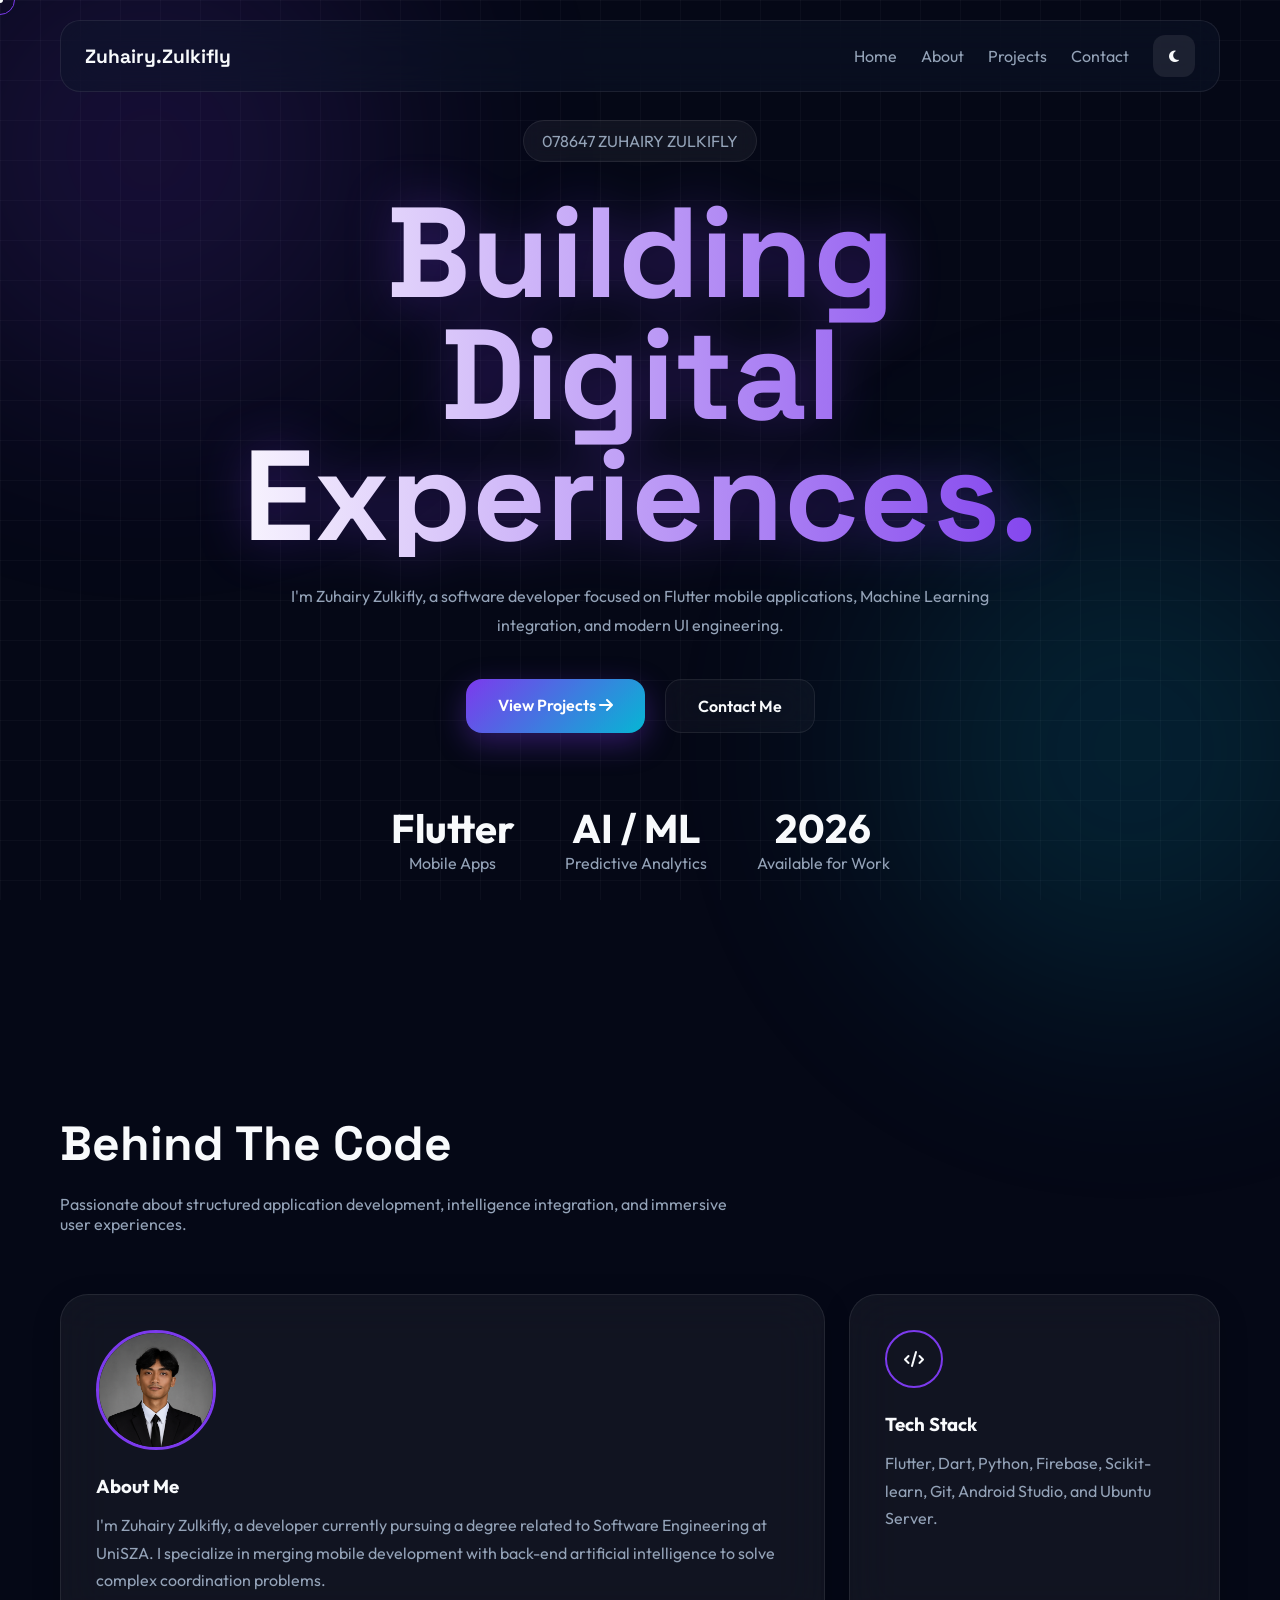
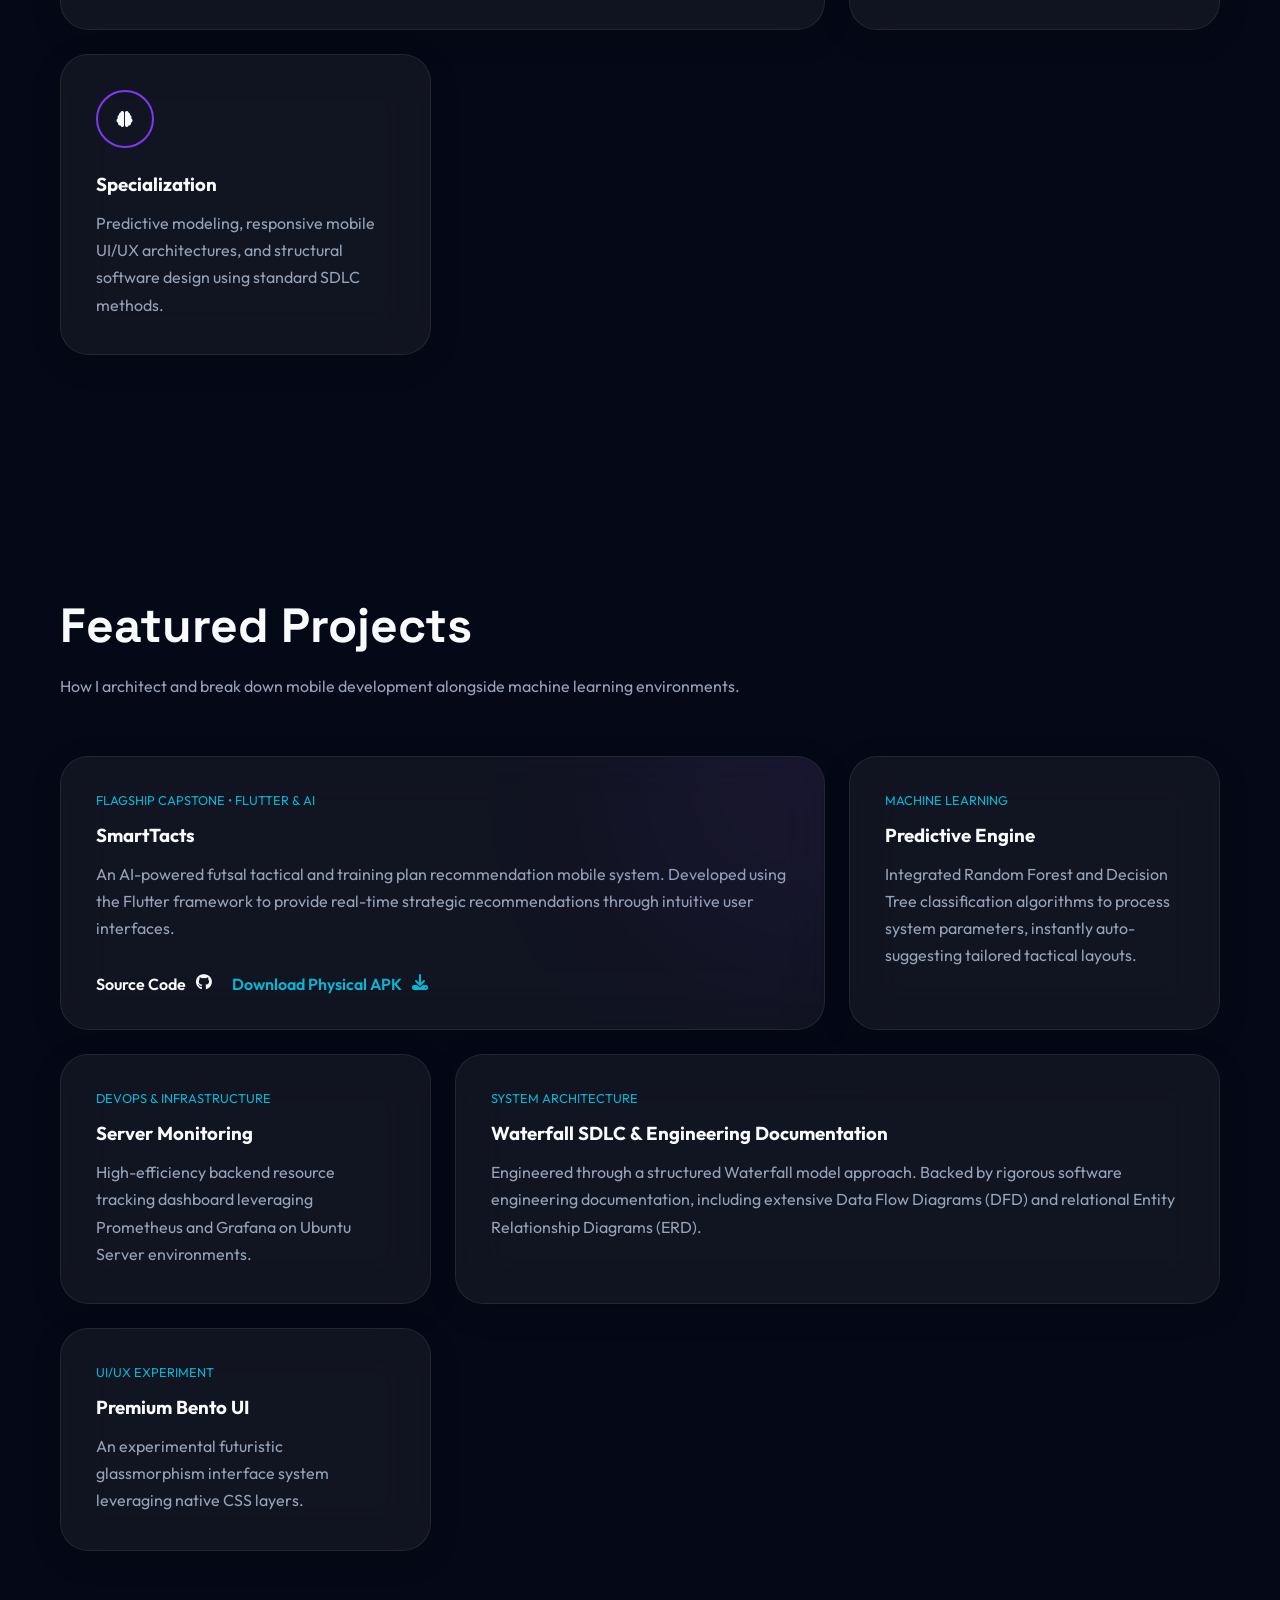
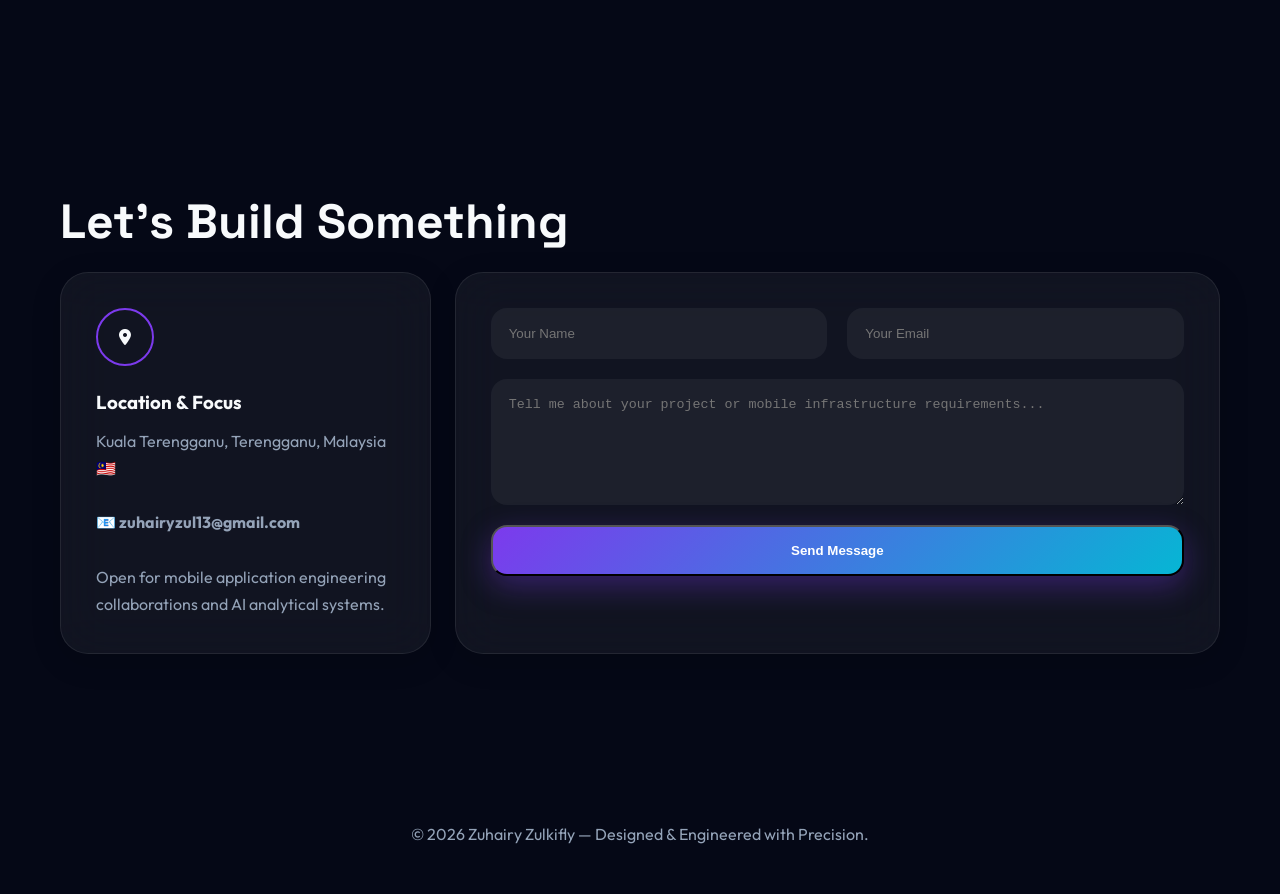
==== commit 7b7b2586: "Update Profile Picture & README" ====
--- a/index.html
+++ b/index.html
@@ -89,10 +89,12 @@
 
         <div class="bento-grid">
             <div class="card large" data-aos="fade-up">
-                <div class="card-icon">
-                    <i class="fa-solid fa-user"></i>
-                </div>
-                <h3>About Me</h3>
+                   
+<div class="card-icon profile-pic">
+    <!-- Pastikan nama fail zuhairy.jpg sama dengan fail dalam folder -->
+    <img src="images/gambaraku.png" alt="Zuhairy Zulkifly">
+</div>     
+    <h3>About Me</h3>
                 <p>
                     I'm Zuhairy Zulkifly, a developer currently pursuing a degree related to Software Engineering at UniSZA. I specialize in merging mobile development with back-end artificial intelligence to solve complex coordination problems.
                 </p>
@@ -100,8 +102,8 @@
 
             <div class="card" data-aos="fade-up" data-aos-delay="100">
                 <div class="card-icon">
-                    <i class="fa-solid fa-code"></i>
-                </div>
+     <i class="fa-solid fa-code"></i>
+</div>
                 <h3>Tech Stack</h3>
                 <p>
                     Flutter, Dart, Python, Firebase, Scikit-learn, Git, Android Studio, and Ubuntu Server.
@@ -195,9 +197,10 @@
                 </div>
                 <h3>Location & Focus</h3>
                 <p>
-                    Kuala Terengganu, Terengganu, Malaysia 🇲🇾<br><br>
-                    Open for mobile application engineering collaborations and AI analytical systems.
-                </p>
+    Kuala Terengganu, Terengganu, Malaysia 🇲🇾<br><br>
+    📧 <strong>zuhairyzul13@gmail.com</strong><br><br>
+    Open for mobile application engineering collaborations and AI analytical systems.
+</p>
             </div>
 
             <div class="card large" data-aos="fade-left">
--- a/style.css
+++ b/style.css
@@ -210,12 +210,14 @@
     justify-content:center;
 
     z-index:1000;
+    padding: 0 10px; /*try gune padding*/
 }
 
 nav{
 
     width:92%;
     max-width:1200px;
+    
 
     padding:14px 24px;
 
@@ -679,22 +681,19 @@
     width:58px;
     height:58px;
 
-    border-radius:18px;
+    border-radius:50%;
 
     display:flex;
     justify-content:center;
     align-items:center;
 
-    background:linear-gradient(
-        135deg,
-        var(--accent),
-        var(--accent2)
-    );
+    background:transparent;
+    overflow: hidden;
+    
 
     margin-bottom:24px;
-
-    box-shadow:
-    0 10px 20px rgba(124,58,237,0.35);
+    border: 2px solid var(--accent);
+
 }
 
 .card h3{
@@ -919,4 +918,57 @@
     pointer-events: auto !important;
     position: relative;
     z-index: 1001 !important;
+}
+/* quick fix responsive issue */
+/* FIX UNTUK MOBILE RESPONSIVENESS */
+@media(max-width: 768px) {
+    /* 1. Betulkan menu supaya tidak terlalu lebar */
+    nav ul {
+        gap: 12px !important; /* Kurangkan gap supaya muat skrin */
+    }
+
+    /* 2. Sembunyikan label teks kalau perlu, atau kecilkan font */
+    nav a {
+        font-size: 0.85rem;
+    }
+
+    /* 3. Pastikan logo tidak menolak menu */
+    .logo {
+        font-size: 1rem;
+    }
+
+    /* 4. Pastikan nav tidak melimpah */
+    nav {
+        padding: 10px 16px !important;
+        width: 95% !important; /* Lebarkan sikit di mobile untuk ruang */
+    }
+}
+
+/* Gaya khas untuk bulatan profil */
+.profile-pic {
+    width: 120px !important;
+    height: 120px !important;
+    border-radius: 50% !important; /* Buat jadi bulat */
+    padding: 0 !important;
+    overflow: hidden; /* Potong bahagian gambar yang terkeluar */
+    border: 3px solid var(--accent); /* Frame cantik */
+    display: flex;
+    justify-content: center;
+    align-items: center;
+    background: #fff !important; /* Background putih untuk lapik gambar */
+}
+
+.profile-pic img {
+    width: 100%;
+    height: 100%;
+    object-fit: cover; /* Pastikan gambar tak penyek */
+    display: block;
+}
+
+/* Optional: Jika awak nak buang background ikon asal */
+.card-icon img {
+    width: 100%;
+    height: 100%;
+    object-fit: cover; /* Ni kunci utama dia */
+    display: block;
 }
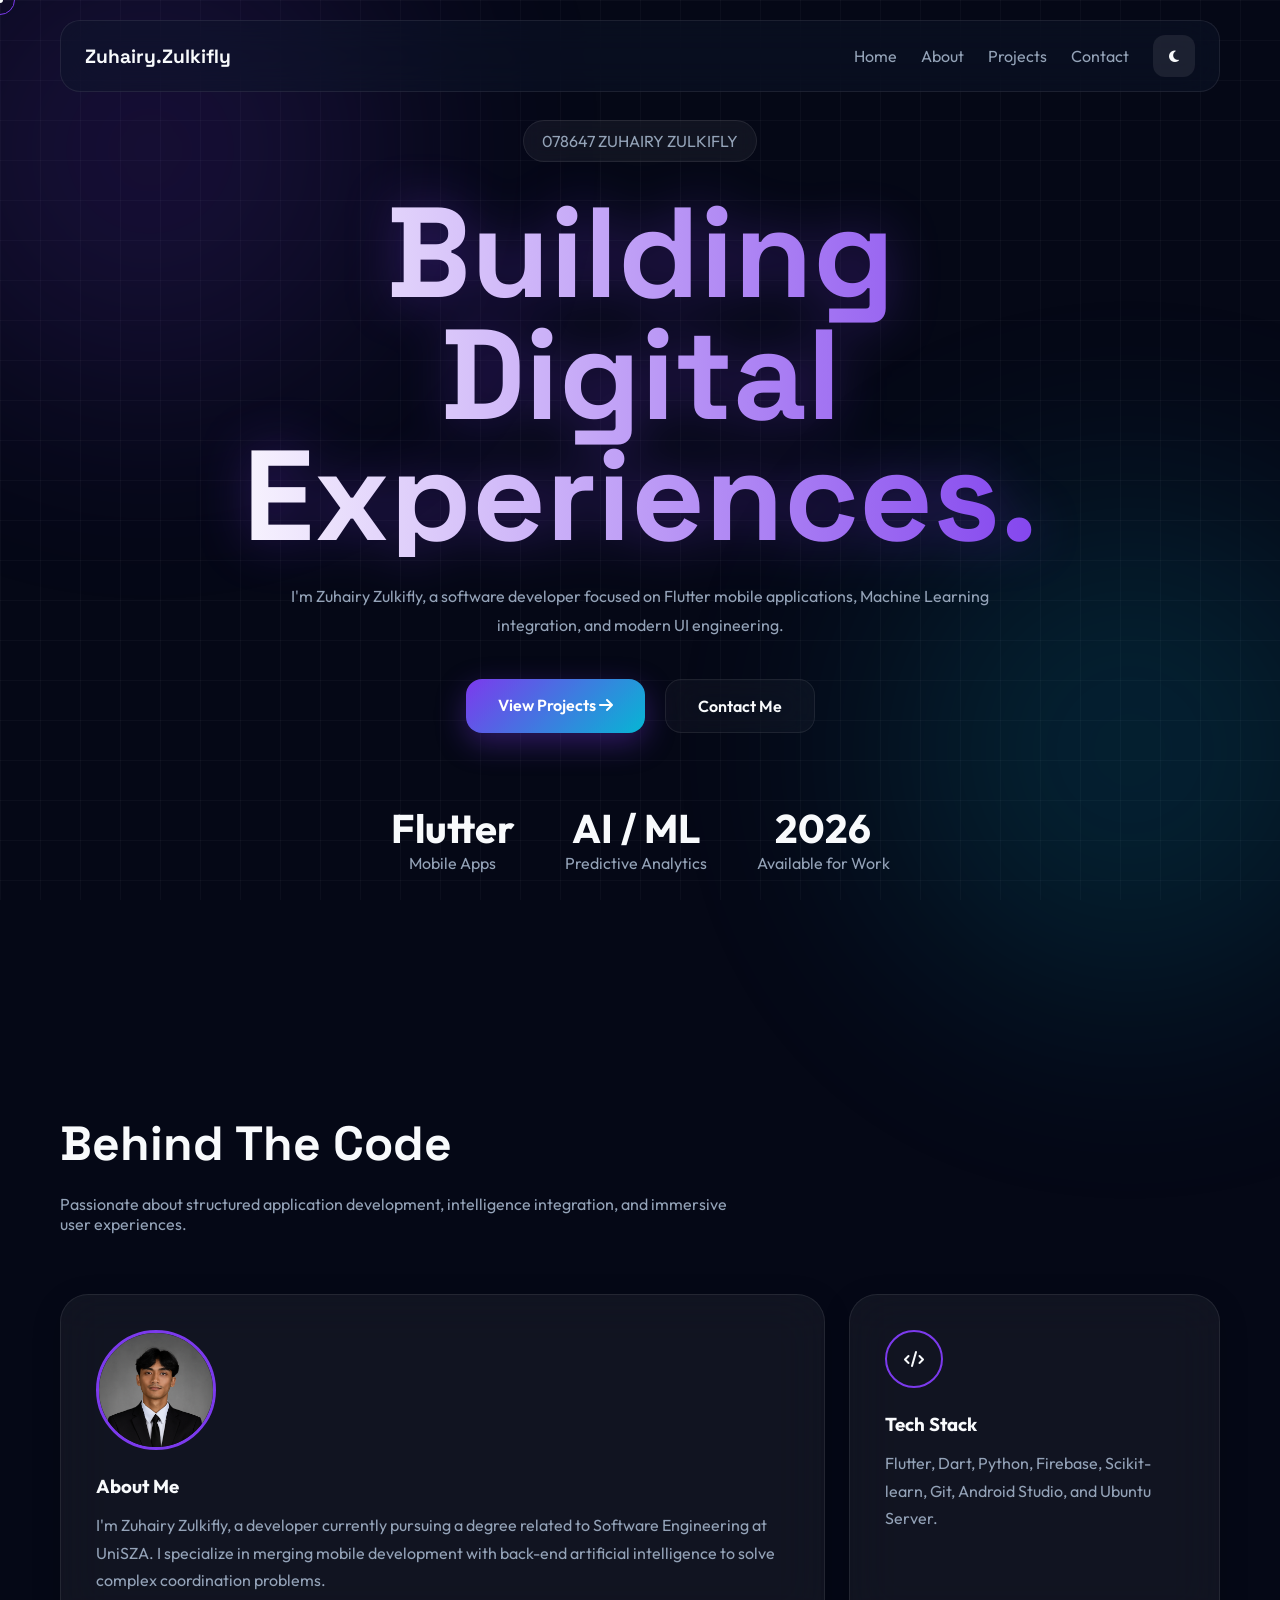
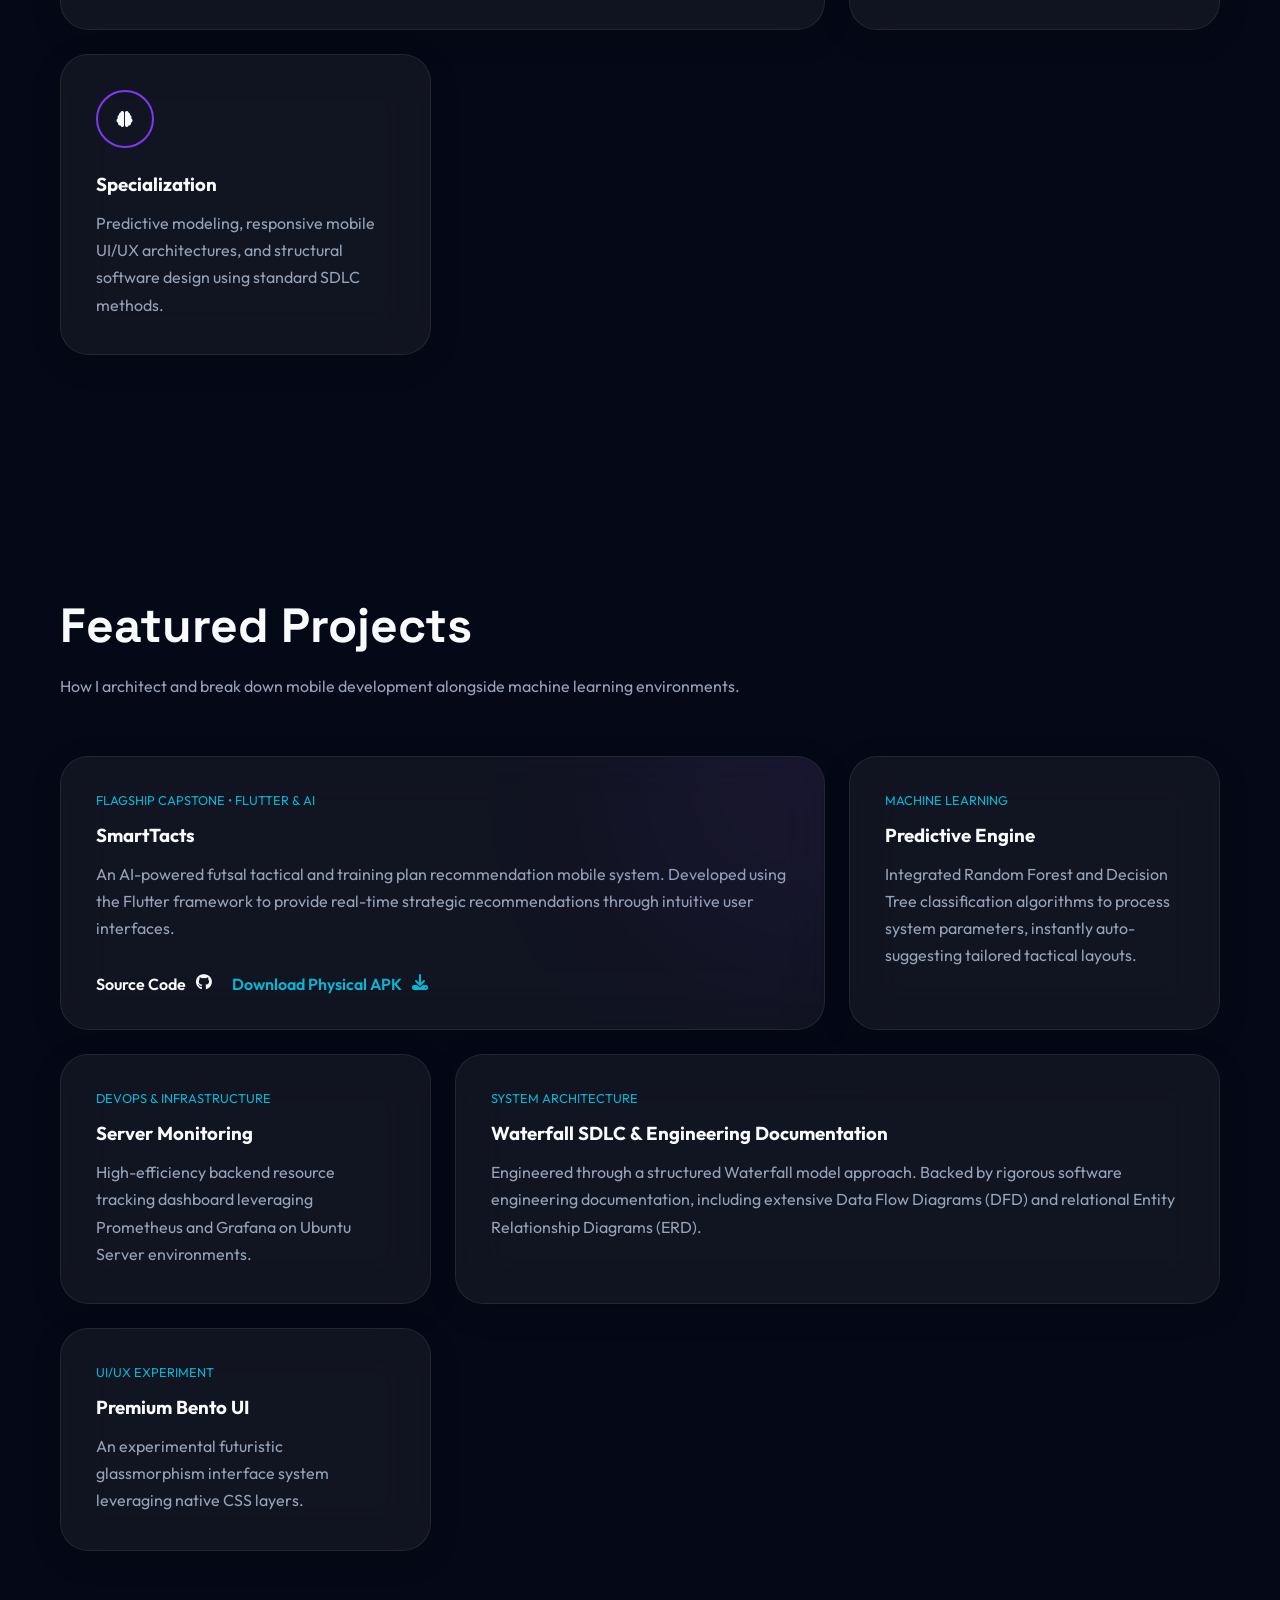
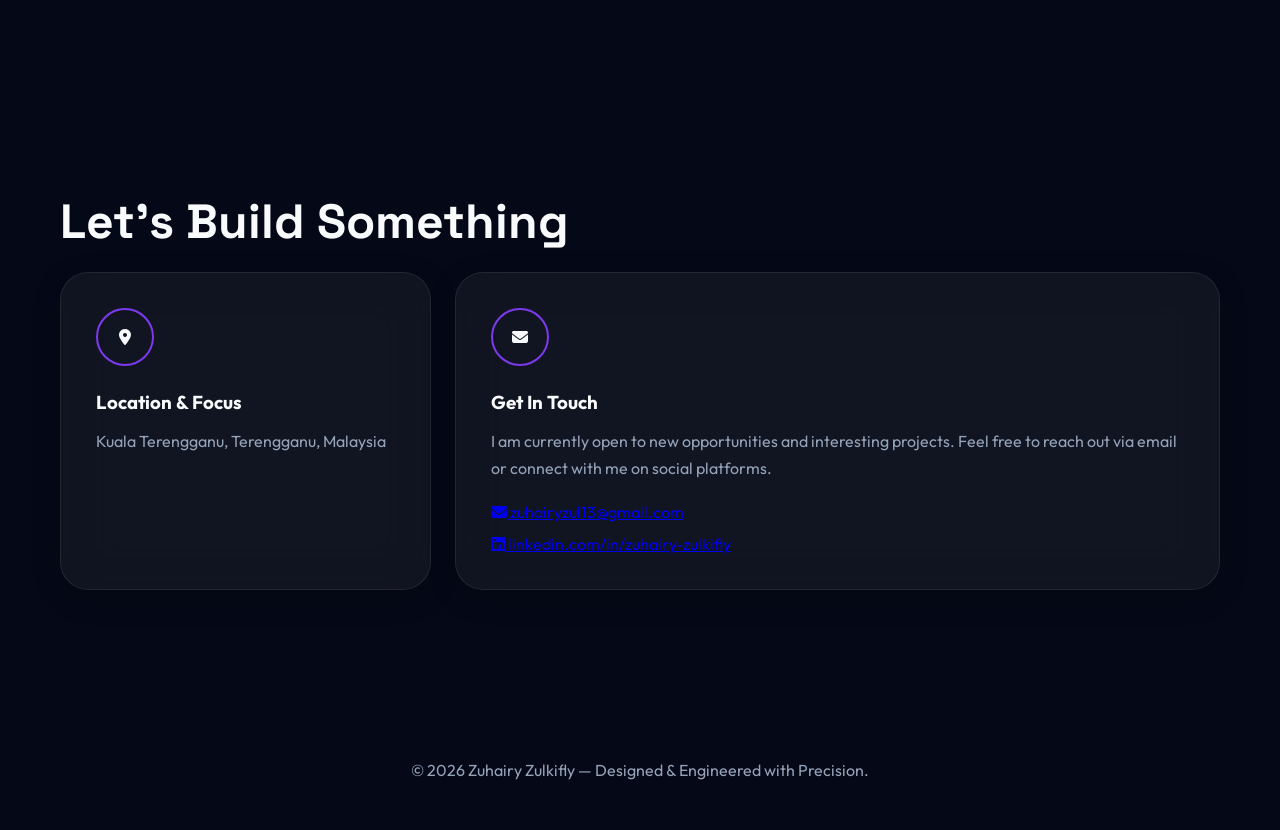
==== commit c28a15b5: "update contact info in index.html" ====
--- a/index.html
+++ b/index.html
@@ -186,37 +186,43 @@
     </section>
 
     <section id="contact">
-        <h2 class="section-title" data-aos="fade-right">
-            Let's Build Something
-        </h2>
-
-        <div class="bento-grid">
-            <div class="card" data-aos="fade-right">
-                <div class="card-icon">
-                    <i class="fa-solid fa-location-dot"></i>
-                </div>
-                <h3>Location & Focus</h3>
-                <p>
-    Kuala Terengganu, Terengganu, Malaysia 🇲🇾<br><br>
-    📧 <strong>zuhairyzul13@gmail.com</strong><br><br>
-    Open for mobile application engineering collaborations and AI analytical systems.
-</p>
-            </div>
-
-            <div class="card large" data-aos="fade-left">
-                <form class="contact-form">
-                    <div class="form-row">
-                        <input type="text" placeholder="Your Name" required>
-                        <input type="email" placeholder="Your Email" required>
-                    </div>
-                    <textarea rows="6" placeholder="Tell me about your project or mobile infrastructure requirements..."></textarea>
-                    <button class="btn btn-primary" type="submit">
-                        Send Message
-                    </button>
-                </form>
-            </div>
+    <h2 class="section-title" data-aos="fade-right">
+        Let's Build Something
+    </h2>
+
+    <div class="bento-grid">
+        <div class="card" data-aos="fade-right">
+            <div class="card-icon">
+                <i class="fa-solid fa-location-dot"></i>
+            </div>
+            <h3>Location & Focus</h3>
+            <p>
+                Kuala Terengganu, Terengganu, Malaysia            
+            </p>
         </div>
-    </section>
+
+       <!-- Kad Hubungan (Ringkas & Kemas) -->
+<div class="card large" data-aos="fade-left">
+    <div class="card-icon">
+        <i class="fa-solid fa-envelope"></i>
+    </div>
+    <h3>Get In Touch</h3>
+    <p>
+        I am currently open to new opportunities and interesting projects. Feel free to reach out via email or connect with me on social platforms.
+    </p>
+    
+    <!-- E-mel & LinkedIn tanpa lapisan tambahan -->
+    <div style="margin-top: 20px; display: flex; flex-direction: column; gap: 12px;">
+        <a href="mailto:zuhairyzul13@gmail.com" class="contact-link">
+            <i class="fa-solid fa-envelope"></i> zuhairyzul13@gmail.com
+        </a>
+        <a href="https://www.linkedin.com/in/zuhairy-zulkifly-76a176332/?lipi=urn%3Ali%3Apage%3Ad_flagship3_profile_view_base_contact_details%3B712Nh6xAQZeNbAK8yfsSeA%3D%3D" target="_blank" class="contact-link">
+            <i class="fa-brands fa-linkedin"></i> linkedin.com/in/zuhairy-zulkifly
+        </a>
+    </div>
+</div>
+    </div>
+</section>
 
     <footer>
         <p>
--- a/style.css
+++ b/style.css
@@ -971,4 +971,10 @@
     height: 100%;
     object-fit: cover; /* Ni kunci utama dia */
     display: block;
+}
+
+.contact-link {
+    position: relative;
+    z-index: 10; /* Paksa link duduk paling atas */
+    cursor: pointer;
 }
